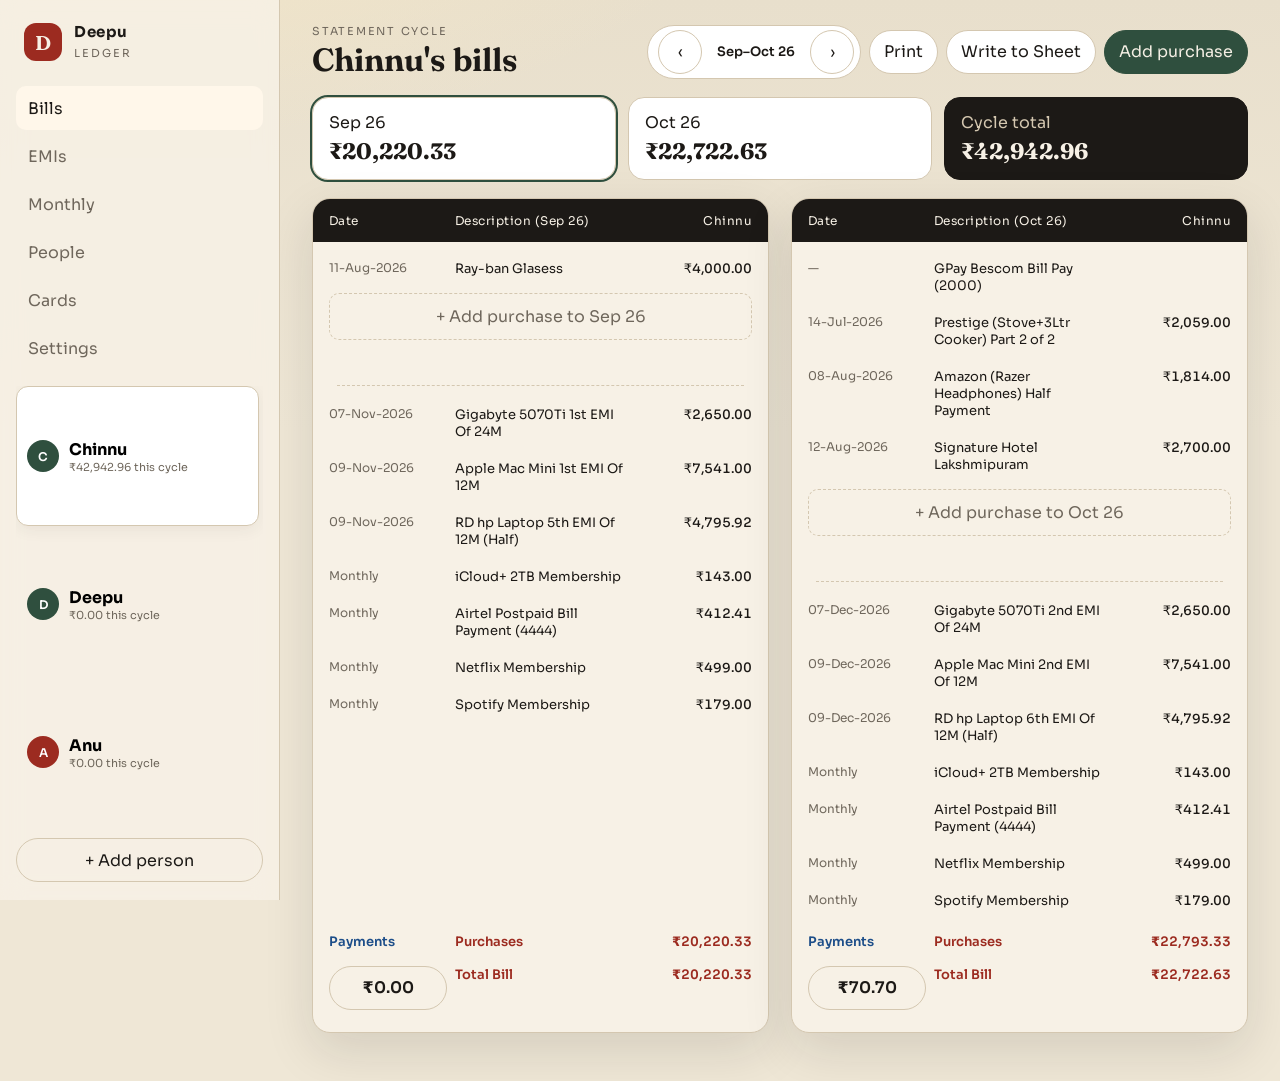
==== gas/Index.html @ e9735111 "Publish Deepu Ledger as an installable family billing app. Co-authored-by: Cursor <cursoragent@curso" ====
<!DOCTYPE html>
<html lang="en">
<head>
  <meta charset="UTF-8" />
  <meta name="viewport" content="width=device-width, initial-scale=1, viewport-fit=cover" />
  <title>Deepu Ledger</title>
  <meta name="description" content="Family credit-card bills, EMIs and subscriptions — without rebuilding the sheet every month." />
  <meta name="theme-color" content="#9c2b20" />
  <meta name="mobile-web-app-capable" content="yes" />
  <meta name="apple-mobile-web-app-capable" content="yes" />
  <meta name="apple-mobile-web-app-status-bar-style" content="black-translucent" />
  <meta name="apple-mobile-web-app-title" content="Deepu" />
  <link rel="manifest" href="manifest.webmanifest" />
  <link rel="apple-touch-icon" href="assets/icon-180.png" />
  <link rel="icon" href="assets/icon-192.png" />
  <link rel="preconnect" href="https://fonts.googleapis.com" />
  <link rel="preconnect" href="https://fonts.gstatic.com" crossorigin />
  <link href="https://fonts.googleapis.com/css2?family=Fraunces:opsz,wght@9..144,500;9..144,650&family=Sora:wght@400;500;600&display=swap" rel="stylesheet" />
  <style>
:root {
  --paper: #efe7d6;
  --paper-2: #f7f1e6;
  --ink: #1c1916;
  --muted: #6f675c;
  --line: #d4c7b0;
  --crimson: #9c2b20;
  --cobalt: #1d4e89;
  --sage: #2f4f3e;
  --shadow: 0 18px 50px rgba(28, 25, 22, 0.12);
  --rail: clamp(220px, 22vw, 280px);
  --radius: 18px;
  --safe-top: env(safe-area-inset-top, 0px);
  --safe-right: env(safe-area-inset-right, 0px);
  --safe-bottom: env(safe-area-inset-bottom, 0px);
  --safe-left: env(safe-area-inset-left, 0px);
  --dock-h: 0px;
  --title: clamp(1.35rem, 1.1rem + 1.2vw, 2rem);
  --text: clamp(0.9rem, 0.84rem + 0.25vw, 1rem);
}

* { box-sizing: border-box; }
html { -webkit-text-size-adjust: 100%; }
html, body { margin: 0; min-height: 100%; min-height: 100dvh; }
body {
  font-family: "Sora", system-ui, -apple-system, sans-serif;
  font-size: var(--text);
  color: var(--ink);
  background:
    radial-gradient(1200px 500px at 10% -10%, #f4e7c8 0%, transparent 50%),
    linear-gradient(180deg, #e8dfcc 0%, var(--paper) 40%);
  overflow-x: hidden;
  touch-action: manipulation;
}

button, input, select, textarea { font: inherit; font-size: 16px; }
button { cursor: pointer; -webkit-tap-highlight-color: transparent; }
h1, h2, h3 { font-family: "Fraunces", Georgia, serif; font-weight: 650; margin: 0; }
h1 { font-size: var(--title); line-height: 1.15; }
p { margin: 0; }

.hidden, [hidden] { display: none !important; }

.install-bar {
  display: flex;
  flex-wrap: wrap;
  gap: 8px;
  align-items: center;
  justify-content: space-between;
  padding: 10px 14px;
  padding-left: calc(14px + var(--safe-left));
  padding-right: calc(14px + var(--safe-right));
  background: var(--ink);
  color: var(--paper-2);
  font-size: 13px;
  position: sticky;
  top: 0;
  z-index: 30;
}
.install-bar .install-actions { display: flex; gap: 8px; flex-wrap: wrap; }

.app {
  display: grid;
  grid-template-columns: var(--rail) minmax(0, 1fr);
  min-height: 100dvh;
}

.rail {
  position: sticky;
  top: 0;
  height: 100dvh;
  padding: calc(18px + var(--safe-top)) 16px 18px calc(16px + var(--safe-left));
  display: flex;
  flex-direction: column;
  gap: 16px;
  border-right: 1px solid var(--line);
  background: rgba(247, 241, 230, 0.84);
  backdrop-filter: blur(12px);
}

.brand { display: flex; gap: 12px; align-items: center; padding: 4px 8px 8px; }
.brand .mark {
  width: 38px; height: 38px; border-radius: 12px;
  background: var(--crimson); color: var(--paper-2);
  display: grid; place-items: center;
  font-family: "Fraunces", serif; font-weight: 650; font-size: 20px;
}
.brand strong { display: block; font-size: 15px; letter-spacing: 0.04em; }
.brand em { font-style: normal; color: var(--muted); font-size: 11px; letter-spacing: 0.18em; text-transform: uppercase; }

.nav { display: grid; gap: 4px; }
.nav-btn {
  text-align: left;
  border: 0;
  background: transparent;
  padding: 10px 12px;
  min-height: 44px;
  border-radius: 10px;
  color: var(--muted);
}
.rail .nav-btn.active, .rail .nav-btn:hover { background: #fff7ea; color: var(--ink); }

.people-rail {
  display: grid;
  gap: 8px;
  overflow: auto;
  flex: 1;
  padding-right: 4px;
  min-height: 0;
}
.person-chip {
  display: flex; align-items: center; gap: 10px;
  border: 1px solid transparent;
  background: transparent;
  padding: 8px 10px;
  min-height: 48px;
  border-radius: 12px;
  text-align: left;
}
.person-chip.active { background: #fff; border-color: var(--line); box-shadow: 0 4px 16px rgba(28,25,22,.06); }
.avatar {
  width: 32px; height: 32px; border-radius: 50%;
  display: grid; place-items: center;
  color: #fff; font-size: 12px; font-weight: 600; flex-shrink: 0;
}
.person-chip small { display: block; color: var(--muted); font-size: 11px; }

.main {
  padding: calc(24px + var(--safe-top)) clamp(14px, 3vw, 32px) calc(48px + var(--safe-bottom) + var(--dock-h));
  min-width: 0;
}
.topbar {
  display: flex; justify-content: space-between; align-items: flex-end; gap: 16px;
  margin-bottom: 18px;
}
.eyebrow {
  font-size: 11px; letter-spacing: 0.16em; text-transform: uppercase; color: var(--muted);
  margin-bottom: 4px;
}
.top-actions { display: flex; flex-wrap: wrap; gap: 8px; align-items: center; }
.cycle-nav {
  display: flex; align-items: center; gap: 8px;
  background: #fff; border: 1px solid var(--line); border-radius: 999px; padding: 4px 6px 4px 10px;
}
#cycle-label { font-size: 13px; font-weight: 600; min-width: 92px; text-align: center; }

.btn, .icon-btn {
  border: 1px solid var(--line);
  background: #fff;
  color: var(--ink);
  border-radius: 999px;
  padding: 10px 14px;
  min-height: 44px;
}
.icon-btn { width: 44px; height: 44px; padding: 0; border-radius: 50%; }
.btn.primary { background: var(--sage); color: #f4efe4; border-color: var(--sage); }
.btn.danger { background: var(--crimson); color: #fff; border-color: var(--crimson); }
.btn.ghost { background: transparent; }
.btn.full { width: 100%; }
.btn:hover { filter: brightness(1.05); }

.bills-pair {
  display: grid;
  grid-template-columns: 1fr 1fr;
  gap: clamp(12px, 2vw, 22px);
}
.statement {
  background: var(--paper-2);
  border: 1px solid var(--line);
  border-radius: var(--radius);
  box-shadow: var(--shadow);
  overflow: hidden;
  min-height: min(640px, 70dvh);
  display: flex;
  flex-direction: column;
}
.statement-head,
.row,
.sum-row {
  display: grid;
  grid-template-columns: minmax(72px, 118px) minmax(0, 1fr) minmax(72px, 120px);
  gap: 8px;
  align-items: start;
}
.statement-head {
  padding: 14px 16px;
  background: #1c1916;
  color: #f7f1e6;
  font-size: 12px;
  letter-spacing: 0.04em;
}
.statement-head span:last-child { text-align: right; }
.statement-body { padding: 8px 8px 0; flex: 1; }
.row {
  padding: 10px 8px;
  border-radius: 10px;
  font-size: 13px;
}
.row:hover, .row:active { background: rgba(156, 43, 32, 0.05); }
.row .amt { text-align: right; font-variant-numeric: tabular-nums; font-weight: 500; }
.row .date { color: var(--muted); font-size: 12px; word-break: break-word; }
.row span:nth-child(2) { overflow-wrap: anywhere; }
.row.blank { min-height: 28px; }
.row.pending .amt { color: var(--muted); }

.statement-gap { height: 28px; border-bottom: 1px dashed var(--line); margin: 6px 16px 10px; }

.statement-foot { padding: 6px 8px 14px; }
.sum-row { padding: 8px; font-size: 13px; font-weight: 600; }
.sum-row .crimson { color: var(--crimson); }
.sum-row .cobalt { color: var(--cobalt); }
.sum-row .right { text-align: right; font-variant-numeric: tabular-nums; }

.add-inline {
  margin: 6px 8px 12px;
  border: 1px dashed var(--line);
  background: transparent;
  color: var(--muted);
  width: calc(100% - 16px);
  border-radius: 10px;
  padding: 12px;
  min-height: 44px;
}

.due-strip {
  display: grid;
  grid-template-columns: repeat(3, minmax(0, 1fr));
  gap: 12px;
  margin-bottom: 18px;
}
.due-card {
  background: #fff;
  border: 1px solid var(--line);
  border-radius: 16px;
  padding: 14px 16px;
  min-width: 0;
}
.due-card b { font-family: "Fraunces", serif; font-size: clamp(1.1rem, 0.9rem + 1vw, 1.4rem); display: block; margin-top: 4px; overflow-wrap: anywhere; }
.due-card.total { background: var(--ink); color: var(--paper-2); border-color: var(--ink); }
.due-card.total span { color: #d4c7b0; }
.due-card[data-pane] { cursor: pointer; }
.due-card.active { outline: 2px solid var(--sage); }

.table-wrap, .card-list { background: #fff; border: 1px solid var(--line); border-radius: 16px; overflow: auto; }
table { width: 100%; border-collapse: collapse; min-width: 520px; }
th, td { padding: 12px 14px; text-align: left; border-bottom: 1px solid var(--line); font-size: 13px; }
th { color: var(--muted); font-size: 11px; letter-spacing: 0.08em; text-transform: uppercase; background: #fbf6ec; }
td.num, th.num { text-align: right; font-variant-numeric: tabular-nums; }
.table-actions { display: flex; gap: 6px; justify-content: flex-end; flex-wrap: wrap; }

.form-grid { display: grid; grid-template-columns: 1fr 1fr; gap: 12px; }
.form-grid .full { grid-column: 1 / -1; }
label { display: grid; gap: 6px; font-size: 12px; color: var(--muted); }
input, select, textarea {
  border: 1px solid var(--line);
  background: #fff;
  border-radius: 12px;
  padding: 12px;
  color: var(--ink);
  width: 100%;
  max-width: 100%;
}
textarea { min-height: 90px; resize: vertical; }

.modal {
  position: fixed; inset: 0; background: rgba(28,25,22,.38);
  display: grid; place-items: center; padding: 20px; z-index: 20;
  padding-left: calc(20px + var(--safe-left));
  padding-right: calc(20px + var(--safe-right));
}
.modal-card {
  width: min(560px, 100%);
  background: var(--paper-2);
  border-radius: 20px;
  padding: 22px;
  box-shadow: var(--shadow);
  max-height: 90dvh;
  overflow: auto;
}
.modal-card h2 { margin-bottom: 14px; }
.modal-actions { display: flex; justify-content: flex-end; gap: 8px; margin-top: 16px; flex-wrap: wrap; }

.lock {
  position: fixed; inset: 0; display: grid; place-items: center;
  background: var(--paper); z-index: 40;
  padding: calc(20px + var(--safe-top)) 16px calc(20px + var(--safe-bottom));
}
.lock-card { width: min(380px, 92vw); background: #fff; padding: 28px; border-radius: 20px; border: 1px solid var(--line); }
.lock-card h1 { margin: 8px 0 6px; }
.lock-card input { width: 100%; margin: 16px 0 10px; }

.muted { color: var(--muted); }
.error { color: var(--crimson); font-size: 13px; }
.hint { font-size: 13px; color: var(--muted); line-height: 1.5; margin: 8px 0 16px; }
.toolbar { display: flex; justify-content: space-between; gap: 12px; align-items: center; margin-bottom: 14px; }

.settings-block {
  background: #fff; border: 1px solid var(--line); border-radius: 16px;
  padding: 18px; margin-bottom: 14px;
}
code { background: #efe7d6; padding: 1px 6px; border-radius: 6px; font-size: 12px; }

.empty { padding: 40px 16px; text-align: center; color: var(--muted); }

body:not([data-view="bills"]) .cycle-nav,
body:not([data-view="bills"]) #btn-export,
body:not([data-view="bills"]) #btn-print,
body:not([data-view="bills"]) #btn-add-item { display: none; }

.dock { display: none; }
.toast {
  position: fixed;
  right: calc(16px + var(--safe-right));
  bottom: calc(16px + var(--safe-bottom) + var(--dock-h));
  background: #1c1916;
  color: #f7f1e6;
  padding: 10px 14px;
  border-radius: 12px;
  z-index: 50;
  font-size: 13px;
  max-width: min(280px, calc(100vw - 32px));
}

.ios-tip { background: #fff7ea; border: 1px dashed var(--line); border-radius: 12px; padding: 12px; font-size: 13px; line-height: 1.45; }

/* Tablet */
@media (max-width: 1100px) {
  .due-strip { grid-template-columns: repeat(auto-fit, minmax(140px, 1fr)); }
}

/* Phone + small tablet: app chrome */
@media (max-width: 979px) {
  :root { --dock-h: 64px; }
  .app { grid-template-columns: 1fr; }
  .rail {
    position: sticky;
    top: 0;
    z-index: 12;
    height: auto;
    max-height: none;
    flex-direction: column;
    gap: 10px;
    border-right: 0;
    border-bottom: 1px solid var(--line);
    padding: calc(10px + var(--safe-top)) 12px 10px;
  }
  .brand { display: none; }
  .rail .nav, .rail .btn.ghost.full { display: none; }
  .people-rail {
    display: flex;
    overflow-x: auto;
    gap: 8px;
    padding: 0 2px 4px;
    scroll-snap-type: x mandatory;
    -webkit-overflow-scrolling: touch;
  }
  .person-chip {
    flex: 0 0 auto;
    scroll-snap-align: start;
    background: rgba(255,255,255,.55);
    border-color: var(--line);
  }
  .topbar { flex-direction: column; align-items: stretch; }
  .top-actions { width: 100%; }
  .cycle-nav { flex: 1; justify-content: space-between; }
  #btn-print { display: none; }
  body[data-view="bills"] #btn-add-item {
    position: fixed;
    right: calc(16px + var(--safe-right));
    bottom: calc(18px + var(--safe-bottom) + var(--dock-h));
    z-index: 15;
    box-shadow: var(--shadow);
  }
  .toolbar { flex-direction: column; align-items: stretch; }
  .toolbar .btn { width: 100%; }
  .form-grid { grid-template-columns: 1fr; }
  .form-grid .full { grid-column: auto; }
  .dock {
    display: grid;
    grid-template-columns: repeat(5, 1fr);
    position: fixed;
    left: 0;
    right: 0;
    bottom: 0;
    z-index: 16;
    background: rgba(247, 241, 230, 0.96);
    border-top: 1px solid var(--line);
    padding: 4px 6px calc(4px + var(--safe-bottom));
    backdrop-filter: blur(14px);
  }
  .dock .nav-btn {
    display: flex;
    flex-direction: column;
    align-items: center;
    justify-content: center;
    gap: 2px;
    text-align: center;
    font-size: 10px;
    letter-spacing: 0.02em;
    padding: 6px 2px;
    min-height: 52px;
    border-radius: 12px;
  }
  .dock .nav-btn.active { color: var(--ink); background: #fff; }
  .dock svg { width: 20px; height: 20px; }
  .modal {
    place-items: end center;
    padding: 0;
  }
  .modal-card {
    width: 100%;
    max-width: none;
    border-radius: 20px 20px 0 0;
    max-height: 92dvh;
    padding-bottom: calc(18px + var(--safe-bottom));
  }
  .people-row {
    grid-template-columns: 40px 1fr !important;
    gap: 10px;
  }
  .people-row .table-actions { grid-column: 1 / -1; justify-content: flex-start; }
  body:not([data-view="bills"]) #btn-add-item { display: none; }
}

/* Single-month bill on narrow phones */
@media (max-width: 699px) {
  .bills-pair { grid-template-columns: 1fr; }
  body[data-bill-pane="0"] .statement:nth-child(2) { display: none; }
  body[data-bill-pane="1"] .statement:nth-child(1) { display: none; }
  .statement { min-height: 0; }
  .table-wrap table,
  .table-wrap thead,
  .table-wrap tbody,
  .table-wrap th,
  .table-wrap td,
  .table-wrap tr { display: block; }
  .table-wrap table { min-width: 0; }
  .table-wrap thead { display: none; }
  .table-wrap tr {
    padding: 12px 14px 8px;
    border-bottom: 1px solid var(--line);
  }
  .table-wrap td {
    border: 0;
    padding: 4px 0;
    text-align: left;
  }
  .table-wrap td::before {
    content: attr(data-label);
    display: block;
    color: var(--muted);
    font-size: 10px;
    letter-spacing: 0.08em;
    text-transform: uppercase;
    margin-bottom: 2px;
  }
  .table-wrap td.num { text-align: left; }
  .table-wrap .table-actions { justify-content: flex-start; margin-top: 8px; }
  .table-wrap td.actions::before { display: none; }
}

@media (max-width: 520px) {
  .statement-head, .row, .sum-row {
    grid-template-columns: 64px minmax(0, 1fr) 86px;
    gap: 4px;
    font-size: 12px;
  }
  .due-card { padding: 12px; }
}

@media (max-width: 380px) {
  .row {
    grid-template-columns: minmax(0, 1fr) auto;
    grid-template-areas: "date amt" "desc amt";
  }
  .row .date { grid-area: date; }
  .row span:nth-child(2) { grid-area: desc; }
  .row .amt { grid-area: amt; align-self: center; }
  .statement-head, .sum-row { grid-template-columns: 1fr 1fr auto; }
}

@media (min-width: 980px) {
  .install-bar { padding-left: calc(var(--rail) + 14px); }
}

@media print {
  body { background: #fff; }
  .rail, .topbar, .add-inline, .due-strip, .nav, .btn, .icon-btn, .dock, .install-bar { display: none !important; }
  .app { display: block; }
  .main { padding: 0; }
  .bills-pair { display: grid !important; grid-template-columns: 1fr 1fr; gap: 12px; }
  .statement { display: flex !important; box-shadow: none; min-height: 0; break-inside: avoid; }
}

</style>
</head>
<body data-view="bills" data-bill-pane="0">
  <div id="install-bar" class="install-bar hidden" hidden>
    <span id="install-copy">Install Deepu Ledger on this phone for the full-screen app.</span>
    <div class="install-actions">
      <button id="btn-install" class="btn primary" type="button">Install</button>
      <button id="btn-install-dismiss" class="btn ghost" type="button">Not now</button>
    </div>
  </div>

  <div id="lock-screen" class="lock hidden" hidden aria-hidden="true">
    <div class="lock-card">
      <p class="eyebrow">Deepu Ledger</p>
      <h1>Enter PIN</h1>
      <p class="muted">This ledger is locked. Ask Deepu for the PIN.</p>
      <input id="pin-input" type="password" inputmode="numeric" maxlength="8" autocomplete="off" />
      <button id="pin-unlock" class="btn primary" type="button">Unlock</button>
      <p id="pin-error" class="error hidden"></p>
    </div>
  </div>

  <div id="app" class="app">
    <aside class="rail">
      <div class="brand">
        <span class="mark">D</span>
        <div>
          <strong>Deepu</strong>
          <em>Ledger</em>
        </div>
      </div>

      <nav class="nav">
        <button data-view="bills" class="nav-btn active" type="button">Bills</button>
        <button data-view="emis" class="nav-btn" type="button">EMIs</button>
        <button data-view="subs" class="nav-btn" type="button">Monthly</button>
        <button data-view="people" class="nav-btn" type="button">People</button>
        <button data-view="cards" class="nav-btn" type="button">Cards</button>
        <button data-view="settings" class="nav-btn" type="button">Settings</button>
      </nav>

      <div class="people-rail" id="people-rail"></div>

      <button id="btn-add-person" class="btn ghost full" type="button">+ Add person</button>
    </aside>

    <main class="main">
      <header class="topbar">
        <div>
          <p class="eyebrow" id="top-eyebrow">Statement</p>
          <h1 id="top-title">Family bills</h1>
        </div>
        <div class="top-actions">
          <div class="cycle-nav">
            <button id="cycle-prev" class="icon-btn" type="button" aria-label="Previous cycle">‹</button>
            <span id="cycle-label">Sep–Oct 26</span>
            <button id="cycle-next" class="icon-btn" type="button" aria-label="Next cycle">›</button>
          </div>
          <button id="btn-print" class="btn" type="button">Print</button>
          <button id="btn-export" class="btn" type="button">Write to Sheet</button>
          <button id="btn-add-item" class="btn primary" type="button">Add purchase</button>
        </div>
      </header>

      <section id="view-bills" class="view"></section>
      <section id="view-emis" class="view hidden" hidden></section>
      <section id="view-subs" class="view hidden" hidden></section>
      <section id="view-people" class="view hidden" hidden></section>
      <section id="view-cards" class="view hidden" hidden></section>
      <section id="view-settings" class="view hidden" hidden></section>
    </main>
  </div>

  <nav class="dock" aria-label="Main">
    <button data-view="bills" class="nav-btn active" type="button">
      <svg viewBox="0 0 24 24" fill="none" stroke="currentColor" stroke-width="1.8"><path d="M6 4h12v16H6z"/><path d="M9 8h6M9 12h6M9 16h4"/></svg>
      Bills
    </button>
    <button data-view="emis" class="nav-btn" type="button">
      <svg viewBox="0 0 24 24" fill="none" stroke="currentColor" stroke-width="1.8"><circle cx="12" cy="12" r="8"/><path d="M12 8v4l3 2"/></svg>
      EMIs
    </button>
    <button data-view="subs" class="nav-btn" type="button">
      <svg viewBox="0 0 24 24" fill="none" stroke="currentColor" stroke-width="1.8"><path d="M4 7h16M4 12h16M4 17h10"/></svg>
      Monthly
    </button>
    <button data-view="people" class="nav-btn" type="button">
      <svg viewBox="0 0 24 24" fill="none" stroke="currentColor" stroke-width="1.8"><circle cx="9" cy="8" r="3"/><path d="M3 19c1-3 3.5-5 6-5s5 2 6 5"/><circle cx="17" cy="9" r="2"/><path d="M16 19c.4-1.8 1.6-3 3.2-3"/></svg>
      People
    </button>
    <button data-view="settings" class="nav-btn" type="button">
      <svg viewBox="0 0 24 24" fill="none" stroke="currentColor" stroke-width="1.8"><circle cx="12" cy="12" r="3"/><path d="M12 3v2M12 19v2M5 12H3M21 12h-2M6.2 6.2l1.4 1.4M16.4 16.4l1.4 1.4M17.8 6.2l-1.4 1.4M7.6 16.4l-1.4 1.4"/></svg>
      More
    </button>
  </nav>

  <div id="modal" class="modal hidden" hidden>
    <div class="modal-card" id="modal-card"></div>
  </div>

  <script>
/* Deepu Ledger — family credit-card bills, EMIs, and monthly charges */

const MONTHS = ["Jan","Feb","Mar","Apr","May","Jun","Jul","Aug","Sep","Oct","Nov","Dec"];
const PALETTE = ["#9c2b20","#2f4f3e","#1d4e89","#6b4c2a","#4a3d6b","#1e5c5c","#8b3a3a","#3d5a45"];
const LS_KEY = "deepu-ledger-v1";
const LS_PIN_OK = "deepu-ledger-unlocked";

const $ = (id) => document.getElementById(id);

function uid() {
  return crypto.randomUUID ? crypto.randomUUID() : "id-" + Date.now() + "-" + Math.random().toString(16).slice(2);
}

function initials(name) {
  return String(name || "?")
    .split(/\s+/).filter(Boolean).slice(0, 2).map((w) => w[0].toUpperCase()).join("");
}

function colorFor(name) {
  let h = 0;
  for (const ch of String(name)) h = (h * 31 + ch.charCodeAt(0)) % PALETTE.length;
  return PALETTE[h];
}

function formatINR(n) {
  if (n === "" || n == null || Number.isNaN(Number(n))) return "";
  return Number(n).toLocaleString("en-IN", { style: "currency", currency: "INR", minimumFractionDigits: 2 });
}

function ordinal(n) {
  const v = n % 100;
  if (v >= 11 && v <= 13) return n + "th";
  return n + ({ 1: "st", 2: "nd", 3: "rd" }[n % 10] || "th");
}

function parseMonth(s) {
  if (!s) return null;
  const [mon, yy] = String(s).trim().split(/\s+/);
  const m = MONTHS.indexOf(mon);
  if (m < 0) return null;
  const y = 2000 + parseInt(yy, 10);
  return { m, y, key: `${MONTHS[m]} ${String(y).slice(-2)}` };
}

function formatMonth(m, y) {
  return `${MONTHS[m]} ${String(y).slice(-2)}`;
}

function addMonthsObj(obj, n) {
  const d = new Date(obj.y, obj.m + n, 1);
  return { m: d.getMonth(), y: d.getFullYear(), key: formatMonth(d.getMonth(), d.getFullYear()) };
}

function monthDiff(a, b) {
  return (b.y - a.y) * 12 + (b.m - a.m);
}

function parseDate(s) {
  if (!s || s === "Monthly") return null;
  if (/^\d{4}-\d{2}-\d{2}$/.test(s)) return new Date(s + "T12:00:00");
  const m = String(s).trim().match(/^(\d{1,2})-([A-Za-z]{3})-(\d{4})$/);
  if (m) {
    const mi = MONTHS.findIndex((x) => x.toLowerCase() === m[2].toLowerCase());
    if (mi >= 0) return new Date(+m[3], mi, +m[1], 12);
  }
  const d = new Date(s);
  return Number.isNaN(d.getTime()) ? null : d;
}

function formatDate(s) {
  if (!s) return "";
  if (s === "Monthly") return "Monthly";
  const d = parseDate(s);
  if (!d) return s;
  return `${String(d.getDate()).padStart(2, "0")}-${MONTHS[d.getMonth()]}-${d.getFullYear()}`;
}

function toISODate(s) {
  const d = parseDate(s) || new Date();
  return `${d.getFullYear()}-${String(d.getMonth() + 1).padStart(2, "0")}-${String(d.getDate()).padStart(2, "0")}`;
}

function addCalendarMonths(dateStr, n) {
  const d = parseDate(dateStr);
  if (!d) return dateStr;
  const day = d.getDate();
  const nd = new Date(d.getFullYear(), d.getMonth() + n, 1);
  const last = new Date(nd.getFullYear(), nd.getMonth() + 1, 0).getDate();
  nd.setDate(Math.min(day, last));
  return formatDate(nd);
}

function cycleLabel(left) {
  const a = parseMonth(left);
  const b = addMonthsObj(a, 1);
  return `${MONTHS[a.m]}–${MONTHS[b.m]} ${String(b.y).slice(-2)}`;
}

function emptyData() {
  return {
    people: [],
    cards: [
      { id: uid(), name: "Card ICICI", closingDay: 22 },
      { id: uid(), name: "Card Amex", closingDay: 25 },
      { id: uid(), name: "Deepu SBI Card", closingDay: 22 },
    ],
    purchases: [],
    emis: [],
    subscriptions: [],
    payments: [],
    meta: { pin: "", gasUrl: "", defaultCardId: "" },
  };
}

function demoData() {
  const chinnu = { id: "p-chinnu", name: "Chinnu" };
  return {
    people: [chinnu, { id: "p-deepu", name: "Deepu" }, { id: "p-anu", name: "Anu" }],
    cards: [
      { id: "c-icici", name: "Card ICICI", closingDay: 22 },
      { id: "c-amex", name: "Card Amex", closingDay: 25 },
      { id: "c-sbi", name: "Deepu SBI Card", closingDay: 22 },
    ],
    purchases: [
      { id: uid(), date: "11-Aug-2026", description: "Ray-ban Glasess", amount: 4000, personId: chinnu.id, billMonth: "Sep 26", cardId: "c-icici" },
      { id: uid(), date: "", description: "GPay Bescom Bill Pay (2000)", amount: "", personId: chinnu.id, billMonth: "Oct 26", cardId: "c-icici" },
      { id: uid(), date: "14-Jul-2026", description: "Prestige (Stove+3Ltr Cooker) Part 2 of 2", amount: 2059, personId: chinnu.id, billMonth: "Oct 26", cardId: "c-icici" },
      { id: uid(), date: "08-Aug-2026", description: "Amazon (Razer Headphones) Half Payment", amount: 1814, personId: chinnu.id, billMonth: "Oct 26", cardId: "c-icici" },
      { id: uid(), date: "12-Aug-2026", description: "Signature Hotel Lakshmipuram", amount: 2700, personId: chinnu.id, billMonth: "Oct 26", cardId: "c-icici" },
    ],
    emis: [
      { id: uid(), title: "Gigabyte 5070Ti", personId: chinnu.id, amount: 2650, startBillMonth: "Sep 26", startDate: "07-Nov-2026", startN: 1, totalMonths: 24, note: "", cardId: "c-icici" },
      { id: uid(), title: "Apple Mac Mini", personId: chinnu.id, amount: 7541, startBillMonth: "Sep 26", startDate: "09-Nov-2026", startN: 1, totalMonths: 12, note: "", cardId: "c-icici" },
      { id: uid(), title: "RD hp Laptop", personId: chinnu.id, amount: 4795.92, startBillMonth: "Sep 26", startDate: "09-Nov-2026", startN: 5, totalMonths: 12, note: "Half", cardId: "c-icici" },
    ],
    subscriptions: [
      { id: uid(), title: "iCloud+ 2TB Membership", personId: chinnu.id, amount: 143, active: true },
      { id: uid(), title: "Airtel Postpaid Bill Payment (4444)", personId: chinnu.id, amount: 412.41, active: true },
      { id: uid(), title: "Netflix Membership", personId: chinnu.id, amount: 499, active: true },
      { id: uid(), title: "Spotify Membership", personId: chinnu.id, amount: 179, active: true },
    ],
    payments: [
      { id: uid(), personId: chinnu.id, billMonth: "Sep 26", amount: 0 },
      { id: uid(), personId: chinnu.id, billMonth: "Oct 26", amount: 70.7 },
    ],
    meta: { pin: "", gasUrl: "", defaultCardId: "c-icici" },
  };
}

/* ---------------- persistence ---------------- */

function inGas() {
  return typeof google !== "undefined" && google.script && google.script.run;
}

function jsonp(url) {
  return new Promise((resolve, reject) => {
    const cb = "deepu_cb_" + Date.now() + "_" + Math.floor(Math.random() * 1e6);
    const script = document.createElement("script");
    const timer = setTimeout(() => {
      cleanup();
      reject(new Error("Google Sheet timed out"));
    }, 20000);
    function cleanup() {
      clearTimeout(timer);
      delete window[cb];
      script.remove();
    }
    window[cb] = (data) => { cleanup(); resolve(data); };
    script.onerror = () => { cleanup(); reject(new Error("Could not reach Google")); };
    script.src = url + (url.includes("?") ? "&" : "?") + "callback=" + cb;
    document.head.appendChild(script);
  });
}

function gasRun(fn, ...args) {
  return new Promise((resolve, reject) => {
    google.script.run.withSuccessHandler(resolve).withFailureHandler(reject)[fn](...args);
  });
}

const Store = {
  async load() {
    if (inGas()) {
      const remote = await gasRun("getAllData");
      if (remote && remote.people) return remote;
    }
    const gasUrl = (JSON.parse(localStorage.getItem(LS_KEY) || "null") || {}).meta?.gasUrl;
    if (gasUrl) {
      try {
        const res = await jsonp(gasUrl.replace(/\/$/, "") + "?action=load");
        if (res && res.ok && res.data && res.data.people) {
          const merged = res.data;
          merged.meta = merged.meta || {};
          merged.meta.gasUrl = gasUrl;
          return merged;
        }
      } catch (err) {
        console.warn(err);
      }
    }
    const local = localStorage.getItem(LS_KEY);
    return local ? JSON.parse(local) : demoData();
  },

  async save(data) {
    localStorage.setItem(LS_KEY, JSON.stringify(data));
    if (inGas()) {
      await gasRun("saveAllData", data);
      return { ok: true, where: "sheet" };
    }
    const gasUrl = data.meta?.gasUrl;
    if (!gasUrl) return { ok: true, where: "browser" };
    const payload = JSON.stringify(data);
    const size = 1400;
    const chunks = [];
    for (let i = 0; i < payload.length; i += size) chunks.push(payload.slice(i, i + size));
    const token = uid();
    const base = gasUrl.replace(/\/$/, "");
    await jsonp(`${base}?action=saveStart&token=${encodeURIComponent(token)}&n=${chunks.length}`);
    for (let i = 0; i < chunks.length; i++) {
      await jsonp(`${base}?action=saveChunk&token=${encodeURIComponent(token)}&i=${i}&c=${encodeURIComponent(chunks[i])}`);
    }
    const res = await jsonp(`${base}?action=saveCommit&token=${encodeURIComponent(token)}`);
    if (!res || !res.ok) throw new Error(res?.error || "Save to Sheet failed");
    return { ok: true, where: "sheet" };
  },

  async exportBills(personName, leftMonth, rightMonth) {
    if (inGas()) return gasRun("generateFormattedBills", personName, leftMonth, rightMonth);
    const gasUrl = state.data.meta?.gasUrl;
    if (!gasUrl) throw new Error("Connect Google Sheets in Settings first.");
    const url = `${gasUrl.replace(/\/$/, "")}?action=export&person=${encodeURIComponent(personName)}&left=${encodeURIComponent(leftMonth)}&right=${encodeURIComponent(rightMonth)}`;
    const res = await jsonp(url);
    if (!res || !res.ok) throw new Error(res?.error || "Export failed");
    return res.data;
  },
};

/* ---------------- state ---------------- */

const state = {
  data: emptyData(),
  view: "bills",
  personId: null,
  leftMonth: "Sep 26",
  billPane: 0,
  saving: false,
  deferredInstall: null,
};

function visibleBillMonth() {
  const right = addMonthsObj(parseMonth(state.leftMonth), 1).key;
  return state.billPane === 1 ? right : state.leftMonth;
}

function applyBillPane() {
  document.body.dataset.billPane = String(state.billPane);
  document.querySelectorAll(".due-card[data-pane]").forEach((card) => {
    card.classList.toggle("active", Number(card.dataset.pane) === state.billPane);
  });
}

function personById(id) {
  return state.data.people.find((p) => p.id === id);
}

function currentPerson() {
  return personById(state.personId) || state.data.people[0] || null;
}

function paymentFor(personId, month) {
  return state.data.payments.find((p) => p.personId === personId && p.billMonth === month);
}

function num(v) {
  if (v === "" || v == null) return 0;
  const n = Number(v);
  return Number.isNaN(n) ? 0 : n;
}

function emiLine(emi, monthKey) {
  const start = parseMonth(emi.startBillMonth);
  const target = parseMonth(monthKey);
  if (!start || !target) return null;
  const offset = monthDiff(start, target);
  const n = Number(emi.startN) + offset;
  if (n < 1 || n > Number(emi.totalMonths)) return null;
  const note = emi.note ? ` (${emi.note})` : "";
  return {
    date: addCalendarMonths(emi.startDate, offset),
    description: `${emi.title} ${ordinal(n)} EMI Of ${emi.totalMonths}M${note}`,
    amount: Number(emi.amount),
    kind: "emi",
    emiId: emi.id,
  };
}

function buildBill(personId, monthKey) {
  const purchases = state.data.purchases
    .filter((x) => x.personId === personId && x.billMonth === monthKey)
    .map((x) => ({
      id: x.id,
      date: x.date || "",
      description: x.description,
      amount: x.amount === "" || x.amount == null ? "" : Number(x.amount),
      kind: "purchase",
    }));
  const emis = state.data.emis
    .filter((x) => x.personId === personId)
    .map((e) => emiLine(e, monthKey))
    .filter(Boolean);
  const subs = state.data.subscriptions
    .filter((x) => x.personId === personId && x.active !== false)
    .map((s) => ({
      id: s.id,
      date: "Monthly",
      description: s.title,
      amount: Number(s.amount),
      kind: "sub",
    }));
  const lines = [...purchases, ...emis, ...subs];
  const purchTotal = lines.reduce((s, r) => s + num(r.amount), 0);
  const pay = num(paymentFor(personId, monthKey)?.amount);
  return {
    monthKey,
    purchases,
    recurring: [...emis, ...subs],
    purchTotal,
    payment: pay,
    total: purchTotal - pay,
  };
}

async function persist(flash) {
  try {
    state.saving = true;
    const res = await Store.save(state.data);
    if (flash) toast(flash);
    return res;
  } catch (err) {
    toast(err.message || "Could not save", true);
    return null;
  } finally {
    state.saving = false;
  }
}

function toast(msg, isErr) {
  let el = document.querySelector(".toast");
  if (!el) {
    el = document.createElement("div");
    el.className = "toast";
    document.body.appendChild(el);
  }
  el.style.background = isErr ? "#9c2b20" : "#1c1916";
  el.textContent = msg;
  el.hidden = false;
  clearTimeout(el._t);
  el._t = setTimeout(() => { el.hidden = true; }, 2800);
}

/* ---------------- render ---------------- */

function render() {
  const person = currentPerson();
  document.body.dataset.view = state.view;
  document.body.dataset.billPane = String(state.billPane);
  $("cycle-label").textContent = cycleLabel(state.leftMonth);
  $("top-eyebrow").textContent = state.view === "bills" ? "Statement cycle" : "Deepu Ledger";
  $("top-title").textContent = state.view === "bills"
    ? (person ? `${person.name}'s bills` : "Add a person to start")
    : ({ emis: "EMI schedules", subs: "Monthly charges", people: "People", cards: "Credit cards", settings: "More" }[state.view] || "Deepu Ledger");

  document.querySelectorAll(".nav-btn").forEach((b) => b.classList.toggle("active", b.dataset.view === state.view));
  ["bills","emis","subs","people","cards","settings"].forEach((v) => {
    const el = $(`view-${v}`);
    const off = state.view !== v;
    el.classList.toggle("hidden", off);
    el.hidden = off;
  });

  renderPeopleRail();
  if (state.view === "bills") renderBills();
  if (state.view === "emis") renderEmis();
  if (state.view === "subs") renderSubs();
  if (state.view === "people") renderPeople();
  if (state.view === "cards") renderCards();
  if (state.view === "settings") renderSettings();
}

function renderPeopleRail() {
  const el = $("people-rail");
  if (!state.data.people.length) {
    el.innerHTML = `<p class="muted" style="padding:8px">No people yet.</p>`;
    return;
  }
  const left = state.leftMonth;
  const right = addMonthsObj(parseMonth(left), 1).key;
  el.innerHTML = state.data.people.map((p) => {
    const due = buildBill(p.id, left).total + buildBill(p.id, right).total;
    return `<button class="person-chip ${p.id === state.personId ? "active" : ""}" data-person="${p.id}" type="button">
      <span class="avatar" style="background:${colorFor(p.name)}">${esc(initials(p.name))}</span>
      <span><b>${esc(p.name)}</b><small>${formatINR(due)} this cycle</small></span>
    </button>`;
  }).join("");
  el.querySelectorAll("[data-person]").forEach((b) => {
    b.onclick = () => { state.personId = b.dataset.person; state.view = "bills"; render(); };
  });
}

function esc(s) {
  return String(s ?? "").replace(/[&<>"']/g, (c) => ({ "&":"&amp;","<":"&lt;",">":"&gt;","\"":"&quot;","'":"&#39;" }[c]));
}

function bindBillSwipe(root) {
  const pair = root.querySelector(".bills-pair");
  if (!pair) return;
  let startX = null;
  pair.addEventListener("touchstart", (e) => {
    startX = e.changedTouches[0].clientX;
  }, { passive: true });
  pair.addEventListener("touchend", (e) => {
    if (startX == null) return;
    const dx = e.changedTouches[0].clientX - startX;
    startX = null;
    if (Math.abs(dx) < 48) return;
    state.billPane = dx < 0 ? 1 : 0;
    applyBillPane();
  }, { passive: true });
}

function renderStatement(person, monthKey) {
  const bill = buildBill(person.id, monthKey);
  const purchRows = bill.purchases.map((r) => rowHtml(r, monthKey)).join("")
    || `<div class="row blank"><span></span><span class="muted">No one-off purchases</span><span></span></div>`;
  const recRows = bill.recurring.map((r) => rowHtml(r, monthKey)).join("");
  return `<article class="statement" data-month="${esc(monthKey)}">
    <div class="statement-head">
      <span>Date</span>
      <span>Description (${esc(monthKey)})</span>
      <span>${esc(person.name)}</span>
    </div>
    <div class="statement-body">
      ${purchRows}
      <button class="add-inline" data-add="purchase" data-month="${esc(monthKey)}" type="button">+ Add purchase to ${esc(monthKey)}</button>
      <div class="statement-gap"></div>
      ${recRows}
    </div>
    <div class="statement-foot">
      <div class="sum-row">
        <span class="cobalt">Payments</span>
        <span class="crimson">Purchases</span>
        <span class="right crimson">${formatINR(bill.purchTotal)}</span>
      </div>
      <div class="sum-row">
        <button class="btn ghost" data-pay="${esc(monthKey)}" type="button" style="padding:4px 8px">${formatINR(bill.payment)}</button>
        <span class="crimson">Total Bill</span>
        <span class="right crimson">${formatINR(bill.total)}</span>
      </div>
    </div>
  </article>`;
}

function rowHtml(r, monthKey) {
  const amt = r.amount === "" || r.amount == null ? "" : formatINR(r.amount);
  const pending = r.amount === "" || r.amount == null;
  const canEdit = r.kind === "purchase";
  return `<div class="row ${pending ? "pending" : ""}" ${canEdit ? `data-edit="${r.id}"` : ""} data-month="${esc(monthKey)}">
    <span class="date">${esc(formatDate(r.date) || "—")}</span>
    <span>${esc(r.description)}</span>
    <span class="amt">${esc(amt)}</span>
  </div>`;
}

function renderBills() {
  const root = $("view-bills");
  const person = currentPerson();
  if (!person) {
    root.innerHTML = `<div class="empty">Add Chinnu, Deepu, or anyone else you bill each month.</div>`;
    return;
  }
  const left = state.leftMonth;
  const right = addMonthsObj(parseMonth(left), 1).key;
  const a = buildBill(person.id, left);
  const b = buildBill(person.id, right);
  root.innerHTML = `
    <div class="due-strip">
      <div class="due-card ${state.billPane === 0 ? "active" : ""}" data-pane="0"><span>${left}</span><b>${formatINR(a.total)}</b></div>
      <div class="due-card ${state.billPane === 1 ? "active" : ""}" data-pane="1"><span>${right}</span><b>${formatINR(b.total)}</b></div>
      <div class="due-card total"><span>Cycle total</span><b>${formatINR(a.total + b.total)}</b></div>
    </div>
    <div class="bills-pair">
      ${renderStatement(person, left)}
      ${renderStatement(person, right)}
    </div>`;
  applyBillPane();
  root.querySelectorAll(".due-card[data-pane]").forEach((card) => {
    card.onclick = () => {
      state.billPane = Number(card.dataset.pane);
      applyBillPane();
    };
  });
  bindBillSwipe(root);
  root.querySelectorAll("[data-add]").forEach((btn) => {
    btn.onclick = () => openPurchaseModal({ billMonth: btn.dataset.month, personId: person.id });
  });
  root.querySelectorAll("[data-edit]").forEach((row) => {
    row.onclick = () => {
      const item = state.data.purchases.find((p) => p.id === row.dataset.edit);
      if (item) openPurchaseModal(item);
    };
  });
  root.querySelectorAll("[data-pay]").forEach((btn) => {
    btn.onclick = () => openPaymentModal(person.id, btn.dataset.pay);
  });
}

function renderEmis() {
  const root = $("view-emis");
  root.innerHTML = `
    <div class="toolbar">
      <p class="hint">Add an EMI once. Every later month increments 1st → 2nd → 3rd automatically, then stops.</p>
      <button class="btn primary" id="emi-new" type="button">Add EMI</button>
    </div>
    <div class="table-wrap">${tableOrEmpty(state.data.emis, emiTable)}</div>`;
  $("emi-new").onclick = () => openEmiModal();
  bindRowButtons(root);
}

function emiTable() {
  return `<table><thead><tr><th>Item</th><th>Person</th><th class="num">EMI</th><th>Starts</th><th>Progress</th><th></th></tr></thead><tbody>
    ${state.data.emis.map((e) => {
      const p = personById(e.personId);
      return `<tr>
        <td data-label="Item"><b>${esc(e.title)}</b>${e.note ? ` <span class="muted">(${esc(e.note)})</span>` : ""}</td>
        <td data-label="Person">${esc(p?.name || "")}</td>
        <td class="num" data-label="EMI">${formatINR(e.amount)}</td>
        <td data-label="Starts">${esc(e.startBillMonth)} · ${esc(ordinal(e.startN))} of ${esc(e.totalMonths)}</td>
        <td class="muted" data-label="Date">${esc(formatDate(e.startDate))}</td>
        <td class="table-actions actions">
          <button class="btn" data-edit-emi="${e.id}" type="button">Edit</button>
          <button class="btn" data-del-emi="${e.id}" type="button">Delete</button>
        </td>
      </tr>`;
    }).join("")}
  </tbody></table>`;
}

function renderSubs() {
  const root = $("view-subs");
  root.innerHTML = `
    <div class="toolbar">
      <p class="hint">These appear as <b>Monthly</b> on every person's bill until you turn them off.</p>
      <button class="btn primary" id="sub-new" type="button">Add monthly</button>
    </div>
    <div class="table-wrap">${tableOrEmpty(state.data.subscriptions, subTable)}</div>`;
  $("sub-new").onclick = () => openSubModal();
  bindRowButtons(root);
}

function subTable() {
  return `<table><thead><tr><th>Charge</th><th>Person</th><th class="num">Amount</th><th>Status</th><th></th></tr></thead><tbody>
    ${state.data.subscriptions.map((s) => `<tr>
      <td data-label="Charge">${esc(s.title)}</td>
      <td data-label="Person">${esc(personById(s.personId)?.name || "")}</td>
      <td class="num" data-label="Amount">${formatINR(s.amount)}</td>
      <td data-label="Status">${s.active === false ? "Paused" : "Active"}</td>
      <td class="table-actions actions">
        <button class="btn" data-edit-sub="${s.id}" type="button">Edit</button>
        <button class="btn" data-del-sub="${s.id}" type="button">Delete</button>
      </td>
    </tr>`).join("")}
  </tbody></table>`;
}

function renderPeople() {
  const root = $("view-people");
  root.innerHTML = `
    <div class="toolbar">
      <p class="hint">Each person gets their own two-month bill, the same way you keep Chinnu / Deepu sheets today.</p>
      <button class="btn primary" id="people-new" type="button">Add person</button>
    </div>
    <div class="card-list">
      ${state.data.people.map((p) => `<div class="row people-row" style="grid-template-columns:40px 1fr auto;border-bottom:1px solid var(--line)">
        <span class="avatar" style="background:${colorFor(p.name)}">${esc(initials(p.name))}</span>
        <b>${esc(p.name)}</b>
        <span class="table-actions">
          <button class="btn" data-edit-person="${p.id}" type="button">Rename</button>
          <button class="btn" data-del-person="${p.id}" type="button">Remove</button>
        </span>
      </div>`).join("") || `<div class="empty">No people yet.</div>`}
    </div>`;
  $("people-new").onclick = () => openPersonModal();
  bindRowButtons(root);
}

function renderCards() {
  const root = $("view-cards");
  root.innerHTML = `
    <div class="toolbar">
      <p class="hint">Closing day is only a hint when you log a purchase. You can still drop an August swipe onto the October bill.</p>
      <button class="btn primary" id="card-new" type="button">Add card</button>
    </div>
    <div class="table-wrap">${tableOrEmpty(state.data.cards, () => `<table><thead><tr><th>Card</th><th>Closing day</th><th></th></tr></thead><tbody>
      ${state.data.cards.map((c) => `<tr>
        <td data-label="Card">${esc(c.name)}</td>
        <td data-label="Closing day">${esc(c.closingDay)}</td>
        <td class="table-actions actions">
          <button class="btn" data-edit-card="${c.id}" type="button">Edit</button>
          <button class="btn" data-del-card="${c.id}" type="button">Delete</button>
        </td>
      </tr>`).join("")}
    </tbody></table>`)}</div>`;
  $("card-new").onclick = () => openCardModal();
  bindRowButtons(root);
}

function renderSettings() {
  const m = state.data.meta;
  $("view-settings").innerHTML = `
    <div class="settings-block">
      <h3>Install on your phone</h3>
      <p class="hint">Same app as the computer. Add it to the home screen and it opens full-screen, even offline.</p>
      <p class="ios-tip" id="ios-install-tip" hidden></p>
      <div class="modal-actions" style="justify-content:flex-start;margin-top:8px">
        <button class="btn primary" id="btn-install-settings" type="button">Install app</button>
        <button class="btn" id="btn-open-cards" type="button">Credit cards</button>
      </div>
    </div>
    <div class="settings-block">
      <h3>Google Sheet</h3>
      <p class="hint">Paste the Apps Script web-app URL after you deploy <code>gas/Code.gs</code>. Bills then live in your Google account. Until then, everything is saved in this browser.</p>
      <label>Web app URL
        <input id="gas-url" value="${esc(m.gasUrl || "")}" placeholder="https://script.google.com/macros/s/…/exec" />
      </label>
      <div class="modal-actions" style="margin-top:12px">
        <button class="btn" id="btn-load-sheet" type="button">Load from Sheet</button>
        <button class="btn primary" id="btn-save-sheet" type="button">Save URL &amp; sync</button>
      </div>
      <p class="muted" id="sheet-status"></p>
    </div>
    <div class="settings-block">
      <h3>PIN lock</h3>
      <p class="hint">Optional. Anyone with the link will need this PIN. Leave blank for no lock.</p>
      <label>PIN <input id="pin-set" value="${esc(m.pin || "")}" inputmode="numeric" maxlength="8" /></label>
      <div class="modal-actions"><button class="btn primary" id="btn-save-pin" type="button">Save PIN</button></div>
    </div>
    <div class="settings-block">
      <h3>Demo &amp; reset</h3>
      <p class="hint">Load Chinnu's Sep–Oct 2026 bill (Ray-Ban, Prestige, EMIs, Netflix) to see the layout. Reset clears this browser copy only.</p>
      <div class="modal-actions" style="justify-content:flex-start">
        <button class="btn" id="btn-demo" type="button">Load Chinnu demo</button>
        <button class="btn danger" id="btn-reset" type="button">Reset ledger</button>
      </div>
    </div>`;
  $("btn-save-sheet").onclick = async () => {
    state.data.meta.gasUrl = $("gas-url").value.trim();
    $("sheet-status").textContent = "Saving…";
    try {
      const res = await persist();
      $("sheet-status").textContent = res?.where === "sheet" || state.data.meta.gasUrl
        ? "Saved. If the URL is valid, this ledger is now in your Sheet."
        : "Saved in this browser.";
      toast("Settings saved");
    } catch (err) {
      $("sheet-status").textContent = err.message;
    }
  };
  $("btn-load-sheet").onclick = async () => {
    state.data.meta.gasUrl = $("gas-url").value.trim();
    localStorage.setItem(LS_KEY, JSON.stringify(state.data));
    $("sheet-status").textContent = "Loading…";
    try {
      const data = await Store.load();
      state.data = data;
      state.personId = data.people[0]?.id || null;
      render();
      toast("Loaded from Sheet");
    } catch (err) {
      $("sheet-status").textContent = err.message;
    }
  };
  $("btn-save-pin").onclick = async () => {
    state.data.meta.pin = $("pin-set").value.trim();
    await persist("PIN saved");
  };
  $("btn-demo").onclick = async () => {
    if (!confirm("Replace current data with the Chinnu demo bill?")) return;
    const gasUrl = state.data.meta.gasUrl;
    state.data = demoData();
    state.data.meta.gasUrl = gasUrl || "";
    state.personId = "p-chinnu";
    state.leftMonth = "Sep 26";
    await persist("Demo loaded");
    state.view = "bills";
    render();
  };
  $("btn-reset").onclick = async () => {
    if (!confirm("Clear all people, bills, EMIs and payments in this browser?")) return;
    const gasUrl = state.data.meta.gasUrl;
    state.data = emptyData();
    state.data.meta.gasUrl = gasUrl || "";
    state.personId = null;
    await persist("Ledger cleared");
    render();
  };
  $("btn-open-cards").onclick = () => { state.view = "cards"; render(); };
  $("btn-install-settings").onclick = () => promptInstall(true);
  const tip = $("ios-install-tip");
  if (isIos() && !isStandalone()) {
    tip.hidden = false;
    tip.textContent = "iPhone / iPad: open this page in Safari, tap Share, then Add to Home Screen.";
  }
}

function tableOrEmpty(arr, fn) {
  return arr.length ? fn() : `<div class="empty">Nothing here yet.</div>`;
}

function bindRowButtons(root) {
  root.querySelectorAll("[data-edit-emi]").forEach((b) => b.onclick = () => openEmiModal(state.data.emis.find((x) => x.id === b.dataset.editEmi)));
  root.querySelectorAll("[data-del-emi]").forEach((b) => b.onclick = () => removeItem("emis", b.dataset.delEmi));
  root.querySelectorAll("[data-edit-sub]").forEach((b) => b.onclick = () => openSubModal(state.data.subscriptions.find((x) => x.id === b.dataset.editSub)));
  root.querySelectorAll("[data-del-sub]").forEach((b) => b.onclick = () => removeItem("subscriptions", b.dataset.delSub));
  root.querySelectorAll("[data-edit-person]").forEach((b) => b.onclick = () => openPersonModal(personById(b.dataset.editPerson)));
  root.querySelectorAll("[data-del-person]").forEach((b) => b.onclick = () => removePerson(b.dataset.delPerson));
  root.querySelectorAll("[data-edit-card]").forEach((b) => b.onclick = () => openCardModal(state.data.cards.find((x) => x.id === b.dataset.editCard)));
  root.querySelectorAll("[data-del-card]").forEach((b) => b.onclick = () => removeItem("cards", b.dataset.delCard));
}

async function removeItem(key, id) {
  if (!confirm("Delete this item?")) return;
  state.data[key] = state.data[key].filter((x) => x.id !== id);
  await persist("Deleted");
  render();
}

async function removePerson(id) {
  if (!confirm("Remove this person and their purchases, EMIs, monthly charges and payments?")) return;
  state.data.people = state.data.people.filter((p) => p.id !== id);
  ["purchases","emis","subscriptions","payments"].forEach((k) => {
    state.data[k] = state.data[k].filter((x) => x.personId !== id);
  });
  if (state.personId === id) state.personId = state.data.people[0]?.id || null;
  await persist("Person removed");
  render();
}

/* ---------------- modals ---------------- */

function openModal(html) {
  const modal = $("modal");
  $("modal-card").innerHTML = html;
  modal.hidden = false;
  modal.classList.remove("hidden");
  modal.onclick = (e) => { if (e.target === modal) closeModal(); };
}

function closeModal() {
  $("modal").hidden = true;
  $("modal").classList.add("hidden");
  $("modal-card").innerHTML = "";
}

function peopleOptions(selected) {
  return state.data.people.map((p) => `<option value="${p.id}" ${p.id === selected ? "selected" : ""}>${esc(p.name)}</option>`).join("");
}

function cardOptions(selected) {
  return `<option value="">—</option>` + state.data.cards.map((c) => `<option value="${c.id}" ${c.id === selected ? "selected" : ""}>${esc(c.name)}</option>`).join("");
}

function monthOptions(selected) {
  const start = parseMonth("Jan 25");
  const opts = [];
  for (let i = 0; i < 48; i++) {
    const m = addMonthsObj(start, i);
    opts.push(`<option value="${m.key}" ${m.key === selected ? "selected" : ""}>${m.key}</option>`);
  }
  return opts.join("");
}

function openPurchaseModal(item) {
  const isNew = !item?.id;
  const personId = item?.personId || state.personId;
  openModal(`
    <h2>${isNew ? "Add purchase" : "Edit purchase"}</h2>
    <div class="form-grid">
      <label>Date <input id="f-date" type="date" value="${item?.date ? toISODate(item.date) : ""}" /></label>
      <label>Bill month <select id="f-month">${monthOptions(item?.billMonth || state.leftMonth)}</select></label>
      <label class="full">Description <input id="f-desc" value="${esc(item?.description || "")}" placeholder="Ray-ban Glasses" /></label>
      <label>Amount (₹) <input id="f-amt" type="number" step="0.01" min="0" value="${item?.amount ?? ""}" placeholder="Leave blank if pending" /></label>
      <label>Person <select id="f-person">${peopleOptions(personId)}</select></label>
      <label class="full">Card <select id="f-card">${cardOptions(item?.cardId || state.data.meta.defaultCardId)}</select></label>
    </div>
    <div class="modal-actions">
      ${isNew ? "" : `<button class="btn danger" id="f-del" type="button">Delete</button>`}
      <button class="btn" id="f-cancel" type="button">Cancel</button>
      <button class="btn primary" id="f-save" type="button">Save</button>
    </div>`);
  $("f-cancel").onclick = closeModal;
  $("f-save").onclick = async () => {
    const rec = {
      id: item?.id || uid(),
      date: $("f-date").value ? formatDate($("f-date").value) : "",
      description: $("f-desc").value.trim(),
      amount: $("f-amt").value === "" ? "" : Number($("f-amt").value),
      personId: $("f-person").value,
      billMonth: $("f-month").value,
      cardId: $("f-card").value,
    };
    if (!rec.description) return toast("Description is required", true);
    const idx = state.data.purchases.findIndex((p) => p.id === rec.id);
    if (idx >= 0) state.data.purchases[idx] = rec;
    else state.data.purchases.push(rec);
    closeModal();
    await persist("Purchase saved");
    render();
  };
  const del = $("f-del");
  if (del) del.onclick = async () => {
    state.data.purchases = state.data.purchases.filter((p) => p.id !== item.id);
    closeModal();
    await persist("Purchase deleted");
    render();
  };
}

function openEmiModal(item) {
  const isNew = !item?.id;
  openModal(`
    <h2>${isNew ? "Add EMI" : "Edit EMI"}</h2>
    <p class="hint">Logged once. Each bill month shows the next installment and date.</p>
    <div class="form-grid">
      <label class="full">Title <input id="f-title" value="${esc(item?.title || "")}" placeholder="Gigabyte 5070Ti" /></label>
      <label>Person <select id="f-person">${peopleOptions(item?.personId || state.personId)}</select></label>
      <label>Monthly EMI (₹) <input id="f-amt" type="number" step="0.01" value="${item?.amount ?? ""}" /></label>
      <label>First bill month <select id="f-month">${monthOptions(item?.startBillMonth || state.leftMonth)}</select></label>
      <label>First EMI date <input id="f-date" type="date" value="${item?.startDate ? toISODate(item.startDate) : ""}" /></label>
      <label>Starting installment # <input id="f-startn" type="number" min="1" value="${item?.startN || 1}" /></label>
      <label>Total months <input id="f-total" type="number" min="1" value="${item?.totalMonths || 12}" /></label>
      <label>Note <input id="f-note" value="${esc(item?.note || "")}" placeholder="Half" /></label>
      <label>Card <select id="f-card">${cardOptions(item?.cardId)}</select></label>
    </div>
    <div class="modal-actions">
      <button class="btn" id="f-cancel" type="button">Cancel</button>
      <button class="btn primary" id="f-save" type="button">Save</button>
    </div>`);
  $("f-cancel").onclick = closeModal;
  $("f-save").onclick = async () => {
    const rec = {
      id: item?.id || uid(),
      title: $("f-title").value.trim(),
      personId: $("f-person").value,
      amount: Number($("f-amt").value),
      startBillMonth: $("f-month").value,
      startDate: $("f-date").value ? formatDate($("f-date").value) : "",
      startN: Number($("f-startn").value) || 1,
      totalMonths: Number($("f-total").value) || 1,
      note: $("f-note").value.trim(),
      cardId: $("f-card").value,
    };
    if (!rec.title) return toast("Title is required", true);
    const idx = state.data.emis.findIndex((p) => p.id === rec.id);
    if (idx >= 0) state.data.emis[idx] = rec;
    else state.data.emis.push(rec);
    closeModal();
    await persist("EMI saved");
    render();
  };
}

function openSubModal(item) {
  const isNew = !item?.id;
  openModal(`
    <h2>${isNew ? "Add monthly charge" : "Edit monthly charge"}</h2>
    <div class="form-grid">
      <label class="full">Title <input id="f-title" value="${esc(item?.title || "")}" placeholder="Netflix Membership" /></label>
      <label>Person <select id="f-person">${peopleOptions(item?.personId || state.personId)}</select></label>
      <label>Amount (₹) <input id="f-amt" type="number" step="0.01" value="${item?.amount ?? ""}" /></label>
      <label class="full">Active
        <select id="f-active">
          <option value="yes" ${item?.active === false ? "" : "selected"}>Yes — show every month</option>
          <option value="no" ${item?.active === false ? "selected" : ""}>Paused</option>
        </select>
      </label>
    </div>
    <div class="modal-actions">
      <button class="btn" id="f-cancel" type="button">Cancel</button>
      <button class="btn primary" id="f-save" type="button">Save</button>
    </div>`);
  $("f-cancel").onclick = closeModal;
  $("f-save").onclick = async () => {
    const rec = {
      id: item?.id || uid(),
      title: $("f-title").value.trim(),
      personId: $("f-person").value,
      amount: Number($("f-amt").value),
      active: $("f-active").value === "yes",
    };
    if (!rec.title) return toast("Title is required", true);
    const idx = state.data.subscriptions.findIndex((p) => p.id === rec.id);
    if (idx >= 0) state.data.subscriptions[idx] = rec;
    else state.data.subscriptions.push(rec);
    closeModal();
    await persist("Monthly charge saved");
    render();
  };
}

function openPersonModal(item) {
  openModal(`
    <h2>${item ? "Rename person" : "Add person"}</h2>
    <label>Name <input id="f-name" value="${esc(item?.name || "")}" placeholder="Chinnu" /></label>
    <div class="modal-actions">
      <button class="btn" id="f-cancel" type="button">Cancel</button>
      <button class="btn primary" id="f-save" type="button">Save</button>
    </div>`);
  $("f-cancel").onclick = closeModal;
  $("f-save").onclick = async () => {
    const name = $("f-name").value.trim();
    if (!name) return toast("Name is required", true);
    if (item) item.name = name;
    else {
      const rec = { id: uid(), name };
      state.data.people.push(rec);
      state.personId = rec.id;
    }
    closeModal();
    await persist("Person saved");
    render();
  };
}

function openCardModal(item) {
  openModal(`
    <h2>${item ? "Edit card" : "Add card"}</h2>
    <div class="form-grid">
      <label>Name <input id="f-name" value="${esc(item?.name || "")}" placeholder="Card ICICI" /></label>
      <label>Closing day <input id="f-day" type="number" min="1" max="31" value="${item?.closingDay || 22}" /></label>
    </div>
    <div class="modal-actions">
      <button class="btn" id="f-cancel" type="button">Cancel</button>
      <button class="btn primary" id="f-save" type="button">Save</button>
    </div>`);
  $("f-cancel").onclick = closeModal;
  $("f-save").onclick = async () => {
    const rec = { id: item?.id || uid(), name: $("f-name").value.trim(), closingDay: Number($("f-day").value) || 31 };
    if (!rec.name) return toast("Name is required", true);
    const idx = state.data.cards.findIndex((p) => p.id === rec.id);
    if (idx >= 0) state.data.cards[idx] = rec;
    else state.data.cards.push(rec);
    closeModal();
    await persist("Card saved");
    render();
  };
}

function openPaymentModal(personId, month) {
  const existing = paymentFor(personId, month);
  openModal(`
    <h2>Payment · ${esc(month)}</h2>
    <p class="hint">Money already received for this bill. Total bill = purchases − payments.</p>
    <label>Amount (₹) <input id="f-amt" type="number" step="0.01" min="0" value="${existing?.amount ?? 0}" /></label>
    <div class="modal-actions">
      <button class="btn" id="f-cancel" type="button">Cancel</button>
      <button class="btn primary" id="f-save" type="button">Save</button>
    </div>`);
  $("f-cancel").onclick = closeModal;
  $("f-save").onclick = async () => {
    const amount = Number($("f-amt").value) || 0;
    if (existing) existing.amount = amount;
    else state.data.payments.push({ id: uid(), personId, billMonth: month, amount });
    closeModal();
    await persist("Payment saved");
    render();
  };
}

/* ---------------- events ---------------- */

function bindChrome() {
  document.querySelectorAll(".nav-btn").forEach((b) => {
    b.onclick = () => { state.view = b.dataset.view; render(); };
  });
  $("cycle-prev").onclick = () => { state.leftMonth = addMonthsObj(parseMonth(state.leftMonth), -2).key; render(); };
  $("cycle-next").onclick = () => { state.leftMonth = addMonthsObj(parseMonth(state.leftMonth), 2).key; render(); };
  $("btn-add-person").onclick = () => openPersonModal();
  $("btn-add-item").onclick = () => {
    const p = currentPerson();
    if (!p) return openPersonModal();
    openPurchaseModal({ billMonth: visibleBillMonth(), personId: p.id });
  };
  $("btn-print").onclick = () => window.print();
  $("btn-export").onclick = async () => {
    const person = currentPerson();
    if (!person) return toast("Add a person first", true);
    const right = addMonthsObj(parseMonth(state.leftMonth), 1).key;
    try {
      toast("Writing bill tab…");
      const name = await Store.exportBills(person.name, state.leftMonth, right);
      toast("Wrote tab: " + (name || `${person.name} ${cycleLabel(state.leftMonth)}`));
    } catch (err) {
      toast(err.message, true);
    }
  };
}

function maybeLock() {
  const pin = state.data.meta?.pin;
  if (!pin) return false;
  if (sessionStorage.getItem(LS_PIN_OK) === "1") return false;
  $("lock-screen").hidden = false;
  $("lock-screen").classList.remove("hidden");
  $("app").style.display = "none";
  $("pin-unlock").onclick = () => {
    if ($("pin-input").value === pin) {
      sessionStorage.setItem(LS_PIN_OK, "1");
      $("lock-screen").hidden = true;
      $("app").style.display = "";
    } else {
      $("pin-error").hidden = false;
      $("pin-error").classList.remove("hidden");
      $("pin-error").textContent = "Wrong PIN";
    }
  };
  $("pin-input").onkeydown = (e) => { if (e.key === "Enter") $("pin-unlock").click(); };
  return true;
}

async function init() {
  bindChrome();
  try {
    state.data = await Store.load();
  } catch (err) {
    state.data = JSON.parse(localStorage.getItem(LS_KEY) || "null") || demoData();
    toast("Working offline from this browser", true);
  }
  if (!state.data.people) state.data = demoData();
  state.personId = state.data.people[0]?.id || null;
  const now = new Date();
  const thisMonth = formatMonth(now.getMonth(), now.getFullYear());
  const parsed = parseMonth(thisMonth);
  state.leftMonth = parsed.m % 2 === 0 ? thisMonth : addMonthsObj(parsed, -1).key;
  if (state.data.purchases.some((p) => p.billMonth === "Sep 26")) state.leftMonth = "Sep 26";
  maybeLock();
  setupPwa();
  render();
}

function isIos() {
  return /iphone|ipad|ipod/i.test(navigator.userAgent) || (navigator.platform === "MacIntel" && navigator.maxTouchPoints > 1);
}

function isStandalone() {
  return window.matchMedia("(display-mode: standalone)").matches || navigator.standalone === true;
}

function setupPwa() {
  if ("serviceWorker" in navigator && location.protocol.startsWith("http")) {
    navigator.serviceWorker.register("./sw.js").catch(() => {});
  }
  window.addEventListener("beforeinstallprompt", (e) => {
    e.preventDefault();
    state.deferredInstall = e;
    showInstallBar("Install Deepu Ledger on this phone for the full-screen app.");
  });
  if (isIos() && !isStandalone() && !sessionStorage.getItem("deepu-install-dismissed")) {
    showInstallBar("iPhone: tap Share, then Add to Home Screen.");
    $("btn-install").textContent = "How?";
  }
  $("btn-install").onclick = () => promptInstall(true);
  $("btn-install-dismiss").onclick = () => {
    sessionStorage.setItem("deepu-install-dismissed", "1");
    hideInstallBar();
  };
}

function showInstallBar(copy) {
  if (isStandalone()) return;
  const bar = $("install-bar");
  $("install-copy").textContent = copy;
  bar.hidden = false;
  bar.classList.remove("hidden");
}

function hideInstallBar() {
  $("install-bar").hidden = true;
  $("install-bar").classList.add("hidden");
}

async function promptInstall(fromSettings) {
  if (state.deferredInstall) {
    state.deferredInstall.prompt();
    await state.deferredInstall.userChoice;
    state.deferredInstall = null;
    hideInstallBar();
    return;
  }
  if (isIos()) {
    toast("Safari → Share → Add to Home Screen");
    showInstallBar("iPhone: tap Share, then Add to Home Screen.");
    return;
  }
  if (fromSettings) toast("Use your browser menu: Install app / Add to Home screen");
}

init();

</script>
</body>
</html>
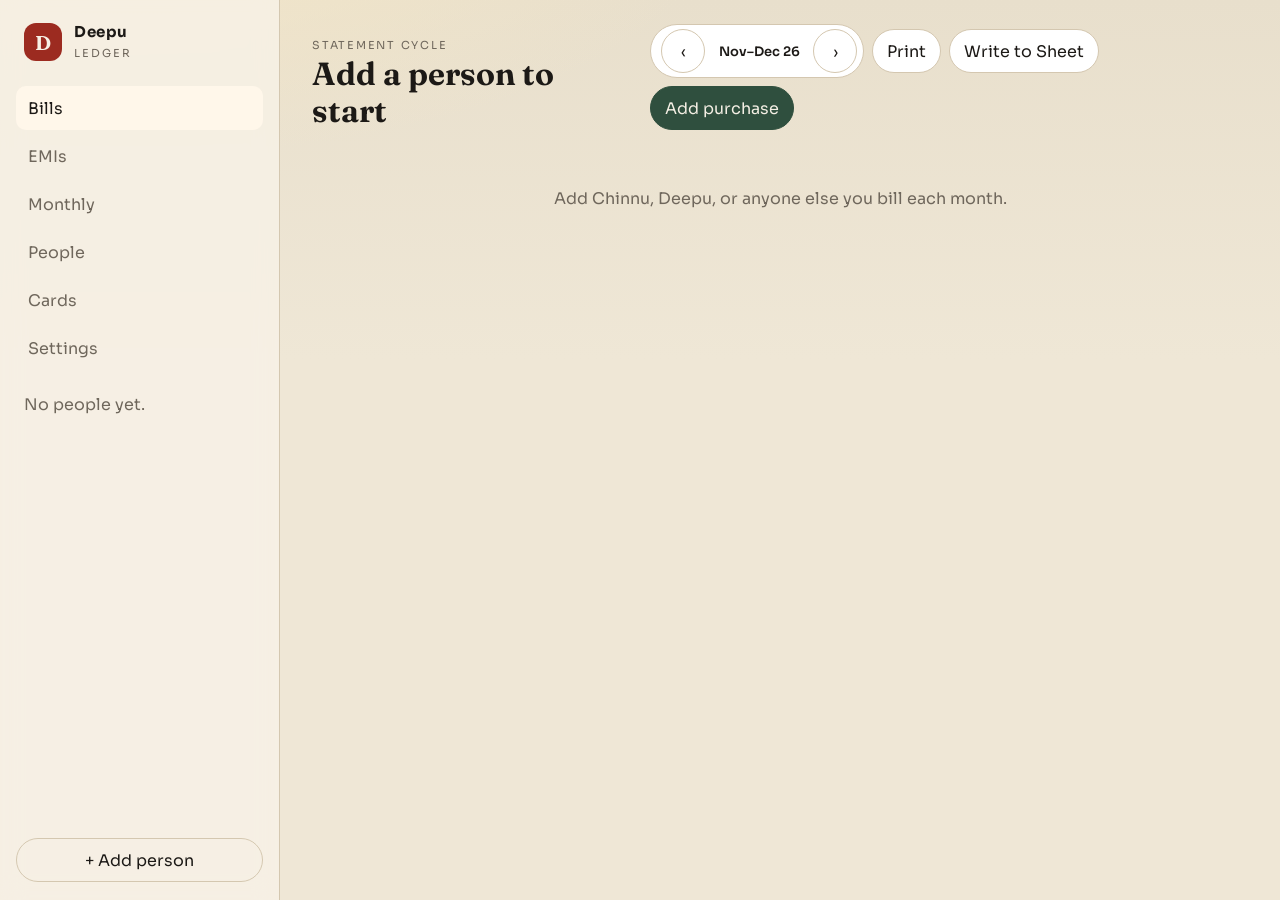
==== commit 6aee9ed1: "Start empty, add EMI interest, and clarify Google Sheet connect. Co-authored-by: Cursor <cursoragent" ====
--- a/gas/Index.html
+++ b/gas/Index.html
@@ -318,6 +318,9 @@
   padding: 18px; margin-bottom: 14px;
 }
 code { background: #efe7d6; padding: 1px 6px; border-radius: 6px; font-size: 12px; }
+.setup-steps { margin: 0 0 14px; padding-left: 18px; color: var(--muted); font-size: 13px; line-height: 1.55; }
+.setup-steps li { margin: 8px 0; }
+.setup-steps a { color: var(--cobalt); }
 
 .empty { padding: 40px 16px; text-align: center; color: var(--muted); }
 
@@ -616,8 +619,10 @@
 
 const MONTHS = ["Jan","Feb","Mar","Apr","May","Jun","Jul","Aug","Sep","Oct","Nov","Dec"];
 const PALETTE = ["#9c2b20","#2f4f3e","#1d4e89","#6b4c2a","#4a3d6b","#1e5c5c","#8b3a3a","#3d5a45"];
-const LS_KEY = "deepu-ledger-v1";
+const LS_KEY = "deepu-ledger-v2";
 const LS_PIN_OK = "deepu-ledger-unlocked";
+const GAS_CODE_URL = "https://raw.githubusercontent.com/ChaitanyaNathSingh/DeepuApp/main/gas/Code.gs";
+const GAS_HTML_URL = "https://raw.githubusercontent.com/ChaitanyaNathSingh/DeepuApp/main/gas/Index.html";
 
 const $ = (id) => document.getElementById(id);
 
@@ -743,9 +748,9 @@
       { id: uid(), date: "12-Aug-2026", description: "Signature Hotel Lakshmipuram", amount: 2700, personId: chinnu.id, billMonth: "Oct 26", cardId: "c-icici" },
     ],
     emis: [
-      { id: uid(), title: "Gigabyte 5070Ti", personId: chinnu.id, amount: 2650, startBillMonth: "Sep 26", startDate: "07-Nov-2026", startN: 1, totalMonths: 24, note: "", cardId: "c-icici" },
-      { id: uid(), title: "Apple Mac Mini", personId: chinnu.id, amount: 7541, startBillMonth: "Sep 26", startDate: "09-Nov-2026", startN: 1, totalMonths: 12, note: "", cardId: "c-icici" },
-      { id: uid(), title: "RD hp Laptop", personId: chinnu.id, amount: 4795.92, startBillMonth: "Sep 26", startDate: "09-Nov-2026", startN: 5, totalMonths: 12, note: "Half", cardId: "c-icici" },
+      { id: uid(), title: "Gigabyte 5070Ti", personId: chinnu.id, amount: 2650, interestRate: 15, principal: 0, startBillMonth: "Sep 26", startDate: "07-Nov-2026", startN: 1, totalMonths: 24, note: "", cardId: "c-icici" },
+      { id: uid(), title: "Apple Mac Mini", personId: chinnu.id, amount: 7541, interestRate: 14, principal: 0, startBillMonth: "Sep 26", startDate: "09-Nov-2026", startN: 1, totalMonths: 12, note: "", cardId: "c-icici" },
+      { id: uid(), title: "RD hp Laptop", personId: chinnu.id, amount: 4795.92, interestRate: 14, principal: 0, startBillMonth: "Sep 26", startDate: "09-Nov-2026", startN: 5, totalMonths: 12, note: "Half", cardId: "c-icici" },
     ],
     subscriptions: [
       { id: uid(), title: "iCloud+ 2TB Membership", personId: chinnu.id, amount: 143, active: true },
@@ -795,17 +800,17 @@
 
 const Store = {
   async load() {
+    migrateOldStorage();
     if (inGas()) {
       const remote = await gasRun("getAllData");
-      if (remote && remote.people) return remote;
+      if (remote) return sanitizeData(remote);
     }
     const gasUrl = (JSON.parse(localStorage.getItem(LS_KEY) || "null") || {}).meta?.gasUrl;
     if (gasUrl) {
       try {
         const res = await jsonp(gasUrl.replace(/\/$/, "") + "?action=load");
-        if (res && res.ok && res.data && res.data.people) {
-          const merged = res.data;
-          merged.meta = merged.meta || {};
+        if (res && res.ok && res.data) {
+          const merged = sanitizeData(res.data);
           merged.meta.gasUrl = gasUrl;
           return merged;
         }
@@ -814,7 +819,7 @@
       }
     }
     const local = localStorage.getItem(LS_KEY);
-    return local ? JSON.parse(local) : demoData();
+    return sanitizeData(local ? JSON.parse(local) : emptyData());
   },
 
   async save(data) {
@@ -893,6 +898,58 @@
   return Number.isNaN(n) ? 0 : n;
 }
 
+function formatRate(n) {
+  const x = Number(n);
+  if (!x) return "";
+  return Number.isInteger(x) ? String(x) : String(Math.round(x * 100) / 100);
+}
+
+function suggestedEmi(principal, annualRate, months) {
+  const P = Number(principal);
+  const n = Number(months);
+  const annual = Number(annualRate);
+  if (!(P > 0 && n > 0) || Number.isNaN(annual) || annual < 0) return null;
+  if (annual === 0) return P / n;
+  const r = annual / 12 / 100;
+  return P * r * Math.pow(1 + r, n) / (Math.pow(1 + r, n) - 1);
+}
+
+function sanitizeData(data) {
+  const base = emptyData();
+  if (!data || typeof data !== "object") return base;
+  const next = {
+    people: Array.isArray(data.people) ? data.people : [],
+    cards: Array.isArray(data.cards) && data.cards.length ? data.cards : base.cards,
+    purchases: Array.isArray(data.purchases) ? data.purchases : [],
+    emis: (Array.isArray(data.emis) ? data.emis : []).map((e) => ({
+      ...e,
+      interestRate: e.interestRate === "" || e.interestRate == null ? "" : Number(e.interestRate),
+      principal: e.principal === "" || e.principal == null ? "" : Number(e.principal),
+    })),
+    subscriptions: Array.isArray(data.subscriptions) ? data.subscriptions : [],
+    payments: Array.isArray(data.payments) ? data.payments : [],
+    meta: { ...base.meta, ...(data.meta || {}) },
+  };
+  return next;
+}
+
+function looksLikeDemo(data) {
+  const ids = new Set((data.people || []).map((p) => p.id));
+  if (!ids.has("p-chinnu")) return false;
+  return (data.purchases || []).some((p) => String(p.description || "").includes("Ray-ban"));
+}
+
+function migrateOldStorage() {
+  if (localStorage.getItem(LS_KEY)) return;
+  const old = localStorage.getItem("deepu-ledger-v1");
+  if (!old) return;
+  try {
+    const parsed = JSON.parse(old);
+    if (looksLikeDemo(parsed)) return;
+    localStorage.setItem(LS_KEY, old);
+  } catch (err) { /* ignore broken old cache */ }
+}
+
 function emiLine(emi, monthKey) {
   const start = parseMonth(emi.startBillMonth);
   const target = parseMonth(monthKey);
@@ -901,9 +958,10 @@
   const n = Number(emi.startN) + offset;
   if (n < 1 || n > Number(emi.totalMonths)) return null;
   const note = emi.note ? ` (${emi.note})` : "";
+  const rate = formatRate(emi.interestRate) ? ` @ ${formatRate(emi.interestRate)}%` : "";
   return {
     date: addCalendarMonths(emi.startDate, offset),
-    description: `${emi.title} ${ordinal(n)} EMI Of ${emi.totalMonths}M${note}`,
+    description: `${emi.title} ${ordinal(n)} EMI Of ${emi.totalMonths}M${note}${rate}`,
     amount: Number(emi.amount),
     kind: "emi",
     emiId: emi.id,
@@ -1134,7 +1192,7 @@
   const root = $("view-emis");
   root.innerHTML = `
     <div class="toolbar">
-      <p class="hint">Add an EMI once. Every later month increments 1st → 2nd → 3rd automatically, then stops.</p>
+      <p class="hint">Add an EMI once. Enter the bank interest rate if you want it on the bill. Each later month increments 1st → 2nd → 3rd, then stops.</p>
       <button class="btn primary" id="emi-new" type="button">Add EMI</button>
     </div>
     <div class="table-wrap">${tableOrEmpty(state.data.emis, emiTable)}</div>`;
@@ -1143,13 +1201,14 @@
 }
 
 function emiTable() {
-  return `<table><thead><tr><th>Item</th><th>Person</th><th class="num">EMI</th><th>Starts</th><th>Progress</th><th></th></tr></thead><tbody>
+  return `<table><thead><tr><th>Item</th><th>Person</th><th class="num">EMI</th><th>Interest</th><th>Starts</th><th>Date</th><th></th></tr></thead><tbody>
     ${state.data.emis.map((e) => {
       const p = personById(e.personId);
       return `<tr>
         <td data-label="Item"><b>${esc(e.title)}</b>${e.note ? ` <span class="muted">(${esc(e.note)})</span>` : ""}</td>
         <td data-label="Person">${esc(p?.name || "")}</td>
         <td class="num" data-label="EMI">${formatINR(e.amount)}</td>
+        <td data-label="Interest">${formatRate(e.interestRate) ? `${esc(formatRate(e.interestRate))}% p.a.` : "—"}</td>
         <td data-label="Starts">${esc(e.startBillMonth)} · ${esc(ordinal(e.startN))} of ${esc(e.totalMonths)}</td>
         <td class="muted" data-label="Date">${esc(formatDate(e.startDate))}</td>
         <td class="table-actions actions">
@@ -1243,16 +1302,24 @@
       </div>
     </div>
     <div class="settings-block">
-      <h3>Google Sheet</h3>
-      <p class="hint">Paste the Apps Script web-app URL after you deploy <code>gas/Code.gs</code>. Bills then live in your Google account. Until then, everything is saved in this browser.</p>
+      <h3>Connect Google Sheet</h3>
+      <p class="hint">Do this once. After that, every phone and laptop uses the same bills.</p>
+      <ol class="setup-steps">
+        <li>Create a Google Sheet named <b>Deepu Ledger</b>.</li>
+        <li>In that Sheet: <b>Extensions → Apps Script</b>. Delete the starter function.</li>
+        <li>Open <a href="${GAS_CODE_URL}" target="_blank" rel="noopener">Code.gs</a>, copy all, paste into Apps Script <code>Code.gs</code>.</li>
+        <li>In Apps Script click <b>+</b> → <b>HTML</b>, name it exactly <code>Index</code>. Open <a href="${GAS_HTML_URL}" target="_blank" rel="noopener">Index.html</a>, copy all, paste there.</li>
+        <li><b>Deploy → New deployment → Web app</b>. Execute as <b>Me</b>. Who has access: <b>Anyone</b> (needed so this website can save). Authorize, then copy the URL that ends with <code>/exec</code>.</li>
+        <li>Paste that URL below and tap <b>Save &amp; connect</b>.</li>
+      </ol>
       <label>Web app URL
         <input id="gas-url" value="${esc(m.gasUrl || "")}" placeholder="https://script.google.com/macros/s/…/exec" />
       </label>
       <div class="modal-actions" style="margin-top:12px">
         <button class="btn" id="btn-load-sheet" type="button">Load from Sheet</button>
-        <button class="btn primary" id="btn-save-sheet" type="button">Save URL &amp; sync</button>
+        <button class="btn primary" id="btn-save-sheet" type="button">Save &amp; connect</button>
       </div>
-      <p class="muted" id="sheet-status"></p>
+      <p class="muted" id="sheet-status">${m.gasUrl ? "Sheet URL is saved in this browser. Use Load from Sheet if this device is behind." : "Not connected yet — bills stay only on this device."}</p>
     </div>
     <div class="settings-block">
       <h3>PIN lock</h3>
@@ -1261,11 +1328,11 @@
       <div class="modal-actions"><button class="btn primary" id="btn-save-pin" type="button">Save PIN</button></div>
     </div>
     <div class="settings-block">
-      <h3>Demo &amp; reset</h3>
-      <p class="hint">Load Chinnu's Sep–Oct 2026 bill (Ray-Ban, Prestige, EMIs, Netflix) to see the layout. Reset clears this browser copy only.</p>
+      <h3>Start fresh</h3>
+      <p class="hint">The app opens empty. Sample Chinnu data is optional, only if you tap the button below.</p>
       <div class="modal-actions" style="justify-content:flex-start">
-        <button class="btn" id="btn-demo" type="button">Load Chinnu demo</button>
-        <button class="btn danger" id="btn-reset" type="button">Reset ledger</button>
+        <button class="btn" id="btn-demo" type="button">Load sample bill</button>
+        <button class="btn danger" id="btn-reset" type="button">Clear this device</button>
       </div>
     </div>`;
   $("btn-save-sheet").onclick = async () => {
@@ -1273,9 +1340,11 @@
     $("sheet-status").textContent = "Saving…";
     try {
       const res = await persist();
-      $("sheet-status").textContent = res?.where === "sheet" || state.data.meta.gasUrl
-        ? "Saved. If the URL is valid, this ledger is now in your Sheet."
-        : "Saved in this browser.";
+      $("sheet-status").textContent = res?.where === "sheet"
+        ? "Connected. New entries will save to your Google Sheet."
+        : (state.data.meta.gasUrl
+          ? "URL saved. If Google blocked the save, set access to Anyone and try again."
+          : "Saved on this device only.");
       toast("Settings saved");
     } catch (err) {
       $("sheet-status").textContent = err.message;
@@ -1445,29 +1514,47 @@
   const isNew = !item?.id;
   openModal(`
     <h2>${isNew ? "Add EMI" : "Edit EMI"}</h2>
-    <p class="hint">Logged once. Each bill month shows the next installment and date.</p>
+    <p class="hint">Logged once. Interest rate is stored on the EMI and shown on each month’s bill. Leave rate blank if you do not need it.</p>
     <div class="form-grid">
       <label class="full">Title <input id="f-title" value="${esc(item?.title || "")}" placeholder="Gigabyte 5070Ti" /></label>
       <label>Person <select id="f-person">${peopleOptions(item?.personId || state.personId)}</select></label>
+      <label>Principal (₹) <input id="f-principal" type="number" step="0.01" min="0" value="${item?.principal ?? ""}" placeholder="Optional" /></label>
+      <label>Interest rate (% p.a.) <input id="f-rate" type="number" step="0.01" min="0" value="${item?.interestRate ?? ""}" placeholder="e.g. 14.5" /></label>
       <label>Monthly EMI (₹) <input id="f-amt" type="number" step="0.01" value="${item?.amount ?? ""}" /></label>
+      <label>Total months <input id="f-total" type="number" min="1" value="${item?.totalMonths || 12}" /></label>
       <label>First bill month <select id="f-month">${monthOptions(item?.startBillMonth || state.leftMonth)}</select></label>
       <label>First EMI date <input id="f-date" type="date" value="${item?.startDate ? toISODate(item.startDate) : ""}" /></label>
       <label>Starting installment # <input id="f-startn" type="number" min="1" value="${item?.startN || 1}" /></label>
-      <label>Total months <input id="f-total" type="number" min="1" value="${item?.totalMonths || 12}" /></label>
       <label>Note <input id="f-note" value="${esc(item?.note || "")}" placeholder="Half" /></label>
-      <label>Card <select id="f-card">${cardOptions(item?.cardId)}</select></label>
+      <label class="full">Card <select id="f-card">${cardOptions(item?.cardId)}</select></label>
+      <p class="hint full" id="f-emi-hint"></p>
     </div>
     <div class="modal-actions">
       <button class="btn" id="f-cancel" type="button">Cancel</button>
       <button class="btn primary" id="f-save" type="button">Save</button>
     </div>`);
   $("f-cancel").onclick = closeModal;
+  const refreshHint = () => {
+    const hint = $("f-emi-hint");
+    if (!hint) return;
+    const suggested = suggestedEmi($("f-principal").value, $("f-rate").value, $("f-total").value);
+    hint.textContent = suggested
+      ? `Suggested EMI from principal + rate: ${formatINR(suggested)}. Type the bank EMI if it is different.`
+      : "Interest is optional. Add principal + rate + months to see a suggested EMI.";
+  };
+  ["f-principal", "f-rate", "f-total"].forEach((id) => {
+    const el = $(id);
+    if (el) el.addEventListener("input", refreshHint);
+  });
+  refreshHint();
   $("f-save").onclick = async () => {
     const rec = {
       id: item?.id || uid(),
       title: $("f-title").value.trim(),
       personId: $("f-person").value,
       amount: Number($("f-amt").value),
+      principal: $("f-principal").value === "" ? "" : Number($("f-principal").value),
+      interestRate: $("f-rate").value === "" ? "" : Number($("f-rate").value),
       startBillMonth: $("f-month").value,
       startDate: $("f-date").value ? formatDate($("f-date").value) : "",
       startN: Number($("f-startn").value) || 1,
@@ -1648,16 +1735,16 @@
   try {
     state.data = await Store.load();
   } catch (err) {
-    state.data = JSON.parse(localStorage.getItem(LS_KEY) || "null") || demoData();
+    state.data = JSON.parse(localStorage.getItem(LS_KEY) || "null") || emptyData();
+    state.data = sanitizeData(state.data);
     toast("Working offline from this browser", true);
   }
-  if (!state.data.people) state.data = demoData();
+  if (!state.data || !Array.isArray(state.data.people)) state.data = emptyData();
   state.personId = state.data.people[0]?.id || null;
   const now = new Date();
   const thisMonth = formatMonth(now.getMonth(), now.getFullYear());
   const parsed = parseMonth(thisMonth);
   state.leftMonth = parsed.m % 2 === 0 ? thisMonth : addMonthsObj(parsed, -1).key;
-  if (state.data.purchases.some((p) => p.billMonth === "Sep 26")) state.leftMonth = "Sep 26";
   maybeLock();
   setupPwa();
   render();
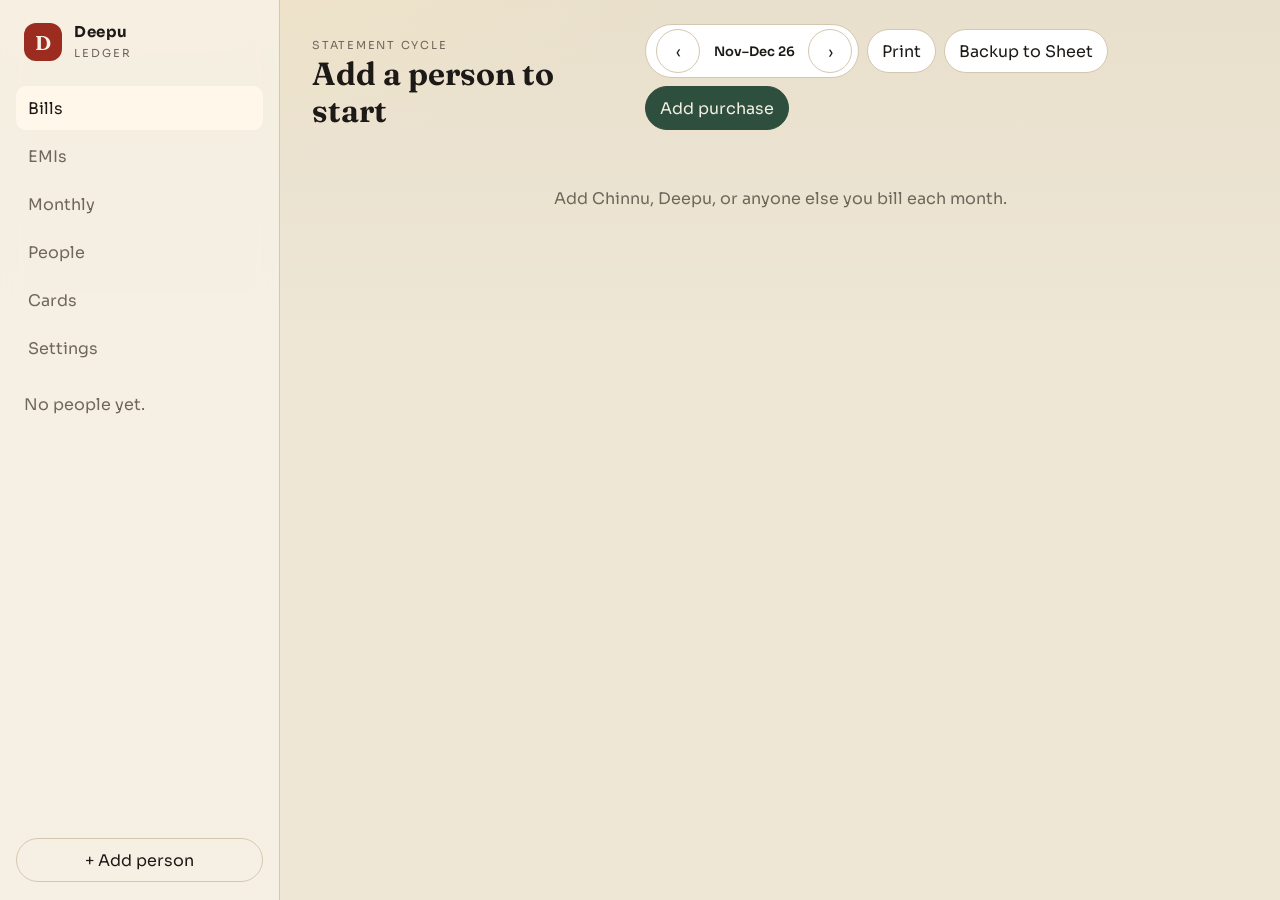
==== commit b6761178: "Stop Google login on every edit and drop the install-app flow. Co-authored-by: Cursor <cursoragent@c" ====
--- a/gas/Index.html
+++ b/gas/Index.html
@@ -6,12 +6,6 @@
   <title>Deepu Ledger</title>
   <meta name="description" content="Family credit-card bills, EMIs and subscriptions — without rebuilding the sheet every month." />
   <meta name="theme-color" content="#9c2b20" />
-  <meta name="mobile-web-app-capable" content="yes" />
-  <meta name="apple-mobile-web-app-capable" content="yes" />
-  <meta name="apple-mobile-web-app-status-bar-style" content="black-translucent" />
-  <meta name="apple-mobile-web-app-title" content="Deepu" />
-  <link rel="manifest" href="manifest.webmanifest" />
-  <link rel="apple-touch-icon" href="assets/icon-180.png" />
   <link rel="icon" href="assets/icon-192.png" />
   <link rel="preconnect" href="https://fonts.googleapis.com" />
   <link rel="preconnect" href="https://fonts.gstatic.com" crossorigin />
@@ -60,24 +54,6 @@
 
 .hidden, [hidden] { display: none !important; }
 
-.install-bar {
-  display: flex;
-  flex-wrap: wrap;
-  gap: 8px;
-  align-items: center;
-  justify-content: space-between;
-  padding: 10px 14px;
-  padding-left: calc(14px + var(--safe-left));
-  padding-right: calc(14px + var(--safe-right));
-  background: var(--ink);
-  color: var(--paper-2);
-  font-size: 13px;
-  position: sticky;
-  top: 0;
-  z-index: 30;
-}
-.install-bar .install-actions { display: flex; gap: 8px; flex-wrap: wrap; }
-
 .app {
   display: grid;
   grid-template-columns: var(--rail) minmax(0, 1fr);
@@ -501,13 +477,9 @@
   .statement-head, .sum-row { grid-template-columns: 1fr 1fr auto; }
 }
 
-@media (min-width: 980px) {
-  .install-bar { padding-left: calc(var(--rail) + 14px); }
-}
-
 @media print {
   body { background: #fff; }
-  .rail, .topbar, .add-inline, .due-strip, .nav, .btn, .icon-btn, .dock, .install-bar { display: none !important; }
+  .rail, .topbar, .add-inline, .due-strip, .nav, .btn, .icon-btn, .dock { display: none !important; }
   .app { display: block; }
   .main { padding: 0; }
   .bills-pair { display: grid !important; grid-template-columns: 1fr 1fr; gap: 12px; }
@@ -517,14 +489,6 @@
 </style>
 </head>
 <body data-view="bills" data-bill-pane="0">
-  <div id="install-bar" class="install-bar hidden" hidden>
-    <span id="install-copy">Install Deepu Ledger on this phone for the full-screen app.</span>
-    <div class="install-actions">
-      <button id="btn-install" class="btn primary" type="button">Install</button>
-      <button id="btn-install-dismiss" class="btn ghost" type="button">Not now</button>
-    </div>
-  </div>
-
   <div id="lock-screen" class="lock hidden" hidden aria-hidden="true">
     <div class="lock-card">
       <p class="eyebrow">Deepu Ledger</p>
@@ -573,7 +537,7 @@
             <button id="cycle-next" class="icon-btn" type="button" aria-label="Next cycle">›</button>
           </div>
           <button id="btn-print" class="btn" type="button">Print</button>
-          <button id="btn-export" class="btn" type="button">Write to Sheet</button>
+          <button id="btn-export" class="btn" type="button">Backup to Sheet</button>
           <button id="btn-add-item" class="btn primary" type="button">Add purchase</button>
         </div>
       </header>
@@ -799,37 +763,24 @@
 }
 
 const Store = {
-  async load() {
+  loadLocal() {
     migrateOldStorage();
-    if (inGas()) {
-      const remote = await gasRun("getAllData");
-      if (remote) return sanitizeData(remote);
-    }
-    const gasUrl = (JSON.parse(localStorage.getItem(LS_KEY) || "null") || {}).meta?.gasUrl;
-    if (gasUrl) {
-      try {
-        const res = await jsonp(gasUrl.replace(/\/$/, "") + "?action=load");
-        if (res && res.ok && res.data) {
-          const merged = sanitizeData(res.data);
-          merged.meta.gasUrl = gasUrl;
-          return merged;
-        }
-      } catch (err) {
-        console.warn(err);
-      }
-    }
     const local = localStorage.getItem(LS_KEY);
     return sanitizeData(local ? JSON.parse(local) : emptyData());
   },
 
-  async save(data) {
+  saveLocal(data) {
     localStorage.setItem(LS_KEY, JSON.stringify(data));
+    return { ok: true, where: "browser" };
+  },
+
+  async syncToSheet(data) {
+    const gasUrl = data.meta?.gasUrl;
+    if (!gasUrl) throw new Error("Paste the Apps Script URL in More first.");
     if (inGas()) {
       await gasRun("saveAllData", data);
       return { ok: true, where: "sheet" };
     }
-    const gasUrl = data.meta?.gasUrl;
-    if (!gasUrl) return { ok: true, where: "browser" };
     const payload = JSON.stringify(data);
     const size = 1400;
     const chunks = [];
@@ -845,10 +796,25 @@
     return { ok: true, where: "sheet" };
   },
 
+  async loadFromSheet(gasUrl) {
+    if (!gasUrl) throw new Error("Paste the Apps Script URL first.");
+    if (inGas()) {
+      const remote = await gasRun("getAllData");
+      const merged = sanitizeData(remote);
+      merged.meta.gasUrl = gasUrl;
+      return merged;
+    }
+    const res = await jsonp(gasUrl.replace(/\/$/, "") + "?action=load");
+    if (!res || !res.ok || !res.data) throw new Error(res?.error || "Could not load Sheet");
+    const merged = sanitizeData(res.data);
+    merged.meta.gasUrl = gasUrl;
+    return merged;
+  },
+
   async exportBills(personName, leftMonth, rightMonth) {
     if (inGas()) return gasRun("generateFormattedBills", personName, leftMonth, rightMonth);
     const gasUrl = state.data.meta?.gasUrl;
-    if (!gasUrl) throw new Error("Connect Google Sheets in Settings first.");
+    if (!gasUrl) throw new Error("Set up a Sheet backup in More first.");
     const url = `${gasUrl.replace(/\/$/, "")}?action=export&person=${encodeURIComponent(personName)}&left=${encodeURIComponent(leftMonth)}&right=${encodeURIComponent(rightMonth)}`;
     const res = await jsonp(url);
     if (!res || !res.ok) throw new Error(res?.error || "Export failed");
@@ -865,7 +831,6 @@
   leftMonth: "Sep 26",
   billPane: 0,
   saving: false,
-  deferredInstall: null,
 };
 
 function visibleBillMonth() {
@@ -1005,17 +970,9 @@
 }
 
 async function persist(flash) {
-  try {
-    state.saving = true;
-    const res = await Store.save(state.data);
-    if (flash) toast(flash);
-    return res;
-  } catch (err) {
-    toast(err.message || "Could not save", true);
-    return null;
-  } finally {
-    state.saving = false;
-  }
+  Store.saveLocal(state.data);
+  if (flash) toast(flash);
+  return { ok: true, where: "browser" };
 }
 
 function toast(msg, isErr) {
@@ -1293,33 +1250,32 @@
   const m = state.data.meta;
   $("view-settings").innerHTML = `
     <div class="settings-block">
-      <h3>Install on your phone</h3>
-      <p class="hint">Same app as the computer. Add it to the home screen and it opens full-screen, even offline.</p>
-      <p class="ios-tip" id="ios-install-tip" hidden></p>
+      <h3>This device</h3>
+      <p class="hint">Purchases, EMIs and people save in this browser automatically. Google is only for an optional backup — it is not asked when you add a bill.</p>
       <div class="modal-actions" style="justify-content:flex-start;margin-top:8px">
-        <button class="btn primary" id="btn-install-settings" type="button">Install app</button>
         <button class="btn" id="btn-open-cards" type="button">Credit cards</button>
       </div>
     </div>
     <div class="settings-block">
-      <h3>Connect Google Sheet</h3>
-      <p class="hint">Do this once. After that, every phone and laptop uses the same bills.</p>
+      <h3>Optional Google Sheet backup</h3>
+      <p class="hint">Skip this unless you want the same ledger on another phone. Adding a purchase will never open a Google login.</p>
       <ol class="setup-steps">
         <li>Create a Google Sheet named <b>Deepu Ledger</b>.</li>
-        <li>In that Sheet: <b>Extensions → Apps Script</b>. Delete the starter function.</li>
-        <li>Open <a href="${GAS_CODE_URL}" target="_blank" rel="noopener">Code.gs</a>, copy all, paste into Apps Script <code>Code.gs</code>.</li>
-        <li>In Apps Script click <b>+</b> → <b>HTML</b>, name it exactly <code>Index</code>. Open <a href="${GAS_HTML_URL}" target="_blank" rel="noopener">Index.html</a>, copy all, paste there.</li>
-        <li><b>Deploy → New deployment → Web app</b>. Execute as <b>Me</b>. Who has access: <b>Anyone</b> (needed so this website can save). Authorize, then copy the URL that ends with <code>/exec</code>.</li>
-        <li>Paste that URL below and tap <b>Save &amp; connect</b>.</li>
+        <li><b>Extensions → Apps Script</b>. Delete the starter function.</li>
+        <li>Copy <a href="${GAS_CODE_URL}" target="_blank" rel="noopener">Code.gs</a> into <code>Code.gs</code>.</li>
+        <li>Add an HTML file named exactly <code>Index</code> and paste <a href="${GAS_HTML_URL}" target="_blank" rel="noopener">Index.html</a>.</li>
+        <li><b>Deploy → New deployment → Web app</b>. Execute as <b>Me</b>. Who has access: <b>Anyone</b>.</li>
+        <li>If Google says it has not verified the app, click <b>Advanced</b> → <b>Go to … (unsafe)</b> → <b>Allow</b>. That step happens only here, once.</li>
+        <li>Paste the <code>/exec</code> URL below and tap <b>Backup now</b>.</li>
       </ol>
       <label>Web app URL
         <input id="gas-url" value="${esc(m.gasUrl || "")}" placeholder="https://script.google.com/macros/s/…/exec" />
       </label>
       <div class="modal-actions" style="margin-top:12px">
-        <button class="btn" id="btn-load-sheet" type="button">Load from Sheet</button>
-        <button class="btn primary" id="btn-save-sheet" type="button">Save &amp; connect</button>
+        <button class="btn" id="btn-load-sheet" type="button">Load backup</button>
+        <button class="btn primary" id="btn-save-sheet" type="button">Backup now</button>
       </div>
-      <p class="muted" id="sheet-status">${m.gasUrl ? "Sheet URL is saved in this browser. Use Load from Sheet if this device is behind." : "Not connected yet — bills stay only on this device."}</p>
+      <p class="muted" id="sheet-status">${m.gasUrl ? "Backup URL is saved. Daily edits stay on this device until you tap Backup now." : "Not used. Everything stays on this device."}</p>
     </div>
     <div class="settings-block">
       <h3>PIN lock</h3>
@@ -1337,31 +1293,37 @@
     </div>`;
   $("btn-save-sheet").onclick = async () => {
     state.data.meta.gasUrl = $("gas-url").value.trim();
-    $("sheet-status").textContent = "Saving…";
+    Store.saveLocal(state.data);
+    if (!state.data.meta.gasUrl) {
+      $("sheet-status").textContent = "URL cleared. Bills stay on this device.";
+      return;
+    }
+    $("sheet-status").textContent = "Backing up…";
     try {
-      const res = await persist();
-      $("sheet-status").textContent = res?.where === "sheet"
-        ? "Connected. New entries will save to your Google Sheet."
-        : (state.data.meta.gasUrl
-          ? "URL saved. If Google blocked the save, set access to Anyone and try again."
-          : "Saved on this device only.");
-      toast("Settings saved");
+      await Store.syncToSheet(state.data);
+      $("sheet-status").textContent = "Backup saved to Google Sheet. Daily edits still stay on this device until you tap Backup now again.";
+      toast("Sheet backup saved");
     } catch (err) {
       $("sheet-status").textContent = err.message;
+      toast(err.message, true);
     }
   };
   $("btn-load-sheet").onclick = async () => {
-    state.data.meta.gasUrl = $("gas-url").value.trim();
-    localStorage.setItem(LS_KEY, JSON.stringify(state.data));
+    const url = $("gas-url").value.trim();
+    state.data.meta.gasUrl = url;
+    Store.saveLocal(state.data);
+    if (!url) return toast("Paste the Apps Script URL first", true);
     $("sheet-status").textContent = "Loading…";
     try {
-      const data = await Store.load();
+      const data = await Store.loadFromSheet(url);
       state.data = data;
       state.personId = data.people[0]?.id || null;
+      Store.saveLocal(state.data);
       render();
       toast("Loaded from Sheet");
     } catch (err) {
       $("sheet-status").textContent = err.message;
+      toast(err.message, true);
     }
   };
   $("btn-save-pin").onclick = async () => {
@@ -1389,12 +1351,6 @@
     render();
   };
   $("btn-open-cards").onclick = () => { state.view = "cards"; render(); };
-  $("btn-install-settings").onclick = () => promptInstall(true);
-  const tip = $("ios-install-tip");
-  if (isIos() && !isStandalone()) {
-    tip.hidden = false;
-    tip.textContent = "iPhone / iPad: open this page in Safari, tap Share, then Add to Home Screen.";
-  }
 }
 
 function tableOrEmpty(arr, fn) {
@@ -1697,9 +1653,14 @@
   $("btn-export").onclick = async () => {
     const person = currentPerson();
     if (!person) return toast("Add a person first", true);
+    if (!state.data.meta?.gasUrl) {
+      toast("Bills already save on this device. Set up a Sheet backup in More only if you want one.", true);
+      return;
+    }
     const right = addMonthsObj(parseMonth(state.leftMonth), 1).key;
     try {
       toast("Writing bill tab…");
+      await Store.syncToSheet(state.data);
       const name = await Store.exportBills(person.name, state.leftMonth, right);
       toast("Wrote tab: " + (name || `${person.name} ${cycleLabel(state.leftMonth)}`));
     } catch (err) {
@@ -1731,14 +1692,9 @@
 }
 
 async function init() {
+  removeInstallHooks();
   bindChrome();
-  try {
-    state.data = await Store.load();
-  } catch (err) {
-    state.data = JSON.parse(localStorage.getItem(LS_KEY) || "null") || emptyData();
-    state.data = sanitizeData(state.data);
-    toast("Working offline from this browser", true);
-  }
+  state.data = Store.loadLocal();
   if (!state.data || !Array.isArray(state.data.people)) state.data = emptyData();
   state.personId = state.data.people[0]?.id || null;
   const now = new Date();
@@ -1746,65 +1702,17 @@
   const parsed = parseMonth(thisMonth);
   state.leftMonth = parsed.m % 2 === 0 ? thisMonth : addMonthsObj(parsed, -1).key;
   maybeLock();
-  setupPwa();
   render();
 }
 
-function isIos() {
-  return /iphone|ipad|ipod/i.test(navigator.userAgent) || (navigator.platform === "MacIntel" && navigator.maxTouchPoints > 1);
-}
-
-function isStandalone() {
-  return window.matchMedia("(display-mode: standalone)").matches || navigator.standalone === true;
-}
-
-function setupPwa() {
-  if ("serviceWorker" in navigator && location.protocol.startsWith("http")) {
-    navigator.serviceWorker.register("./sw.js").catch(() => {});
-  }
-  window.addEventListener("beforeinstallprompt", (e) => {
-    e.preventDefault();
-    state.deferredInstall = e;
-    showInstallBar("Install Deepu Ledger on this phone for the full-screen app.");
+function removeInstallHooks() {
+  if (!("serviceWorker" in navigator)) return;
+  navigator.serviceWorker.getRegistrations().then((regs) => {
+    regs.forEach((reg) => reg.unregister());
   });
-  if (isIos() && !isStandalone() && !sessionStorage.getItem("deepu-install-dismissed")) {
-    showInstallBar("iPhone: tap Share, then Add to Home Screen.");
-    $("btn-install").textContent = "How?";
-  }
-  $("btn-install").onclick = () => promptInstall(true);
-  $("btn-install-dismiss").onclick = () => {
-    sessionStorage.setItem("deepu-install-dismissed", "1");
-    hideInstallBar();
-  };
-}
-
-function showInstallBar(copy) {
-  if (isStandalone()) return;
-  const bar = $("install-bar");
-  $("install-copy").textContent = copy;
-  bar.hidden = false;
-  bar.classList.remove("hidden");
-}
-
-function hideInstallBar() {
-  $("install-bar").hidden = true;
-  $("install-bar").classList.add("hidden");
-}
-
-async function promptInstall(fromSettings) {
-  if (state.deferredInstall) {
-    state.deferredInstall.prompt();
-    await state.deferredInstall.userChoice;
-    state.deferredInstall = null;
-    hideInstallBar();
-    return;
-  }
-  if (isIos()) {
-    toast("Safari → Share → Add to Home Screen");
-    showInstallBar("iPhone: tap Share, then Add to Home Screen.");
-    return;
-  }
-  if (fromSettings) toast("Use your browser menu: Install app / Add to Home screen");
+  if (window.caches) {
+    caches.keys().then((keys) => keys.forEach((key) => caches.delete(key)));
+  }
 }
 
 init();
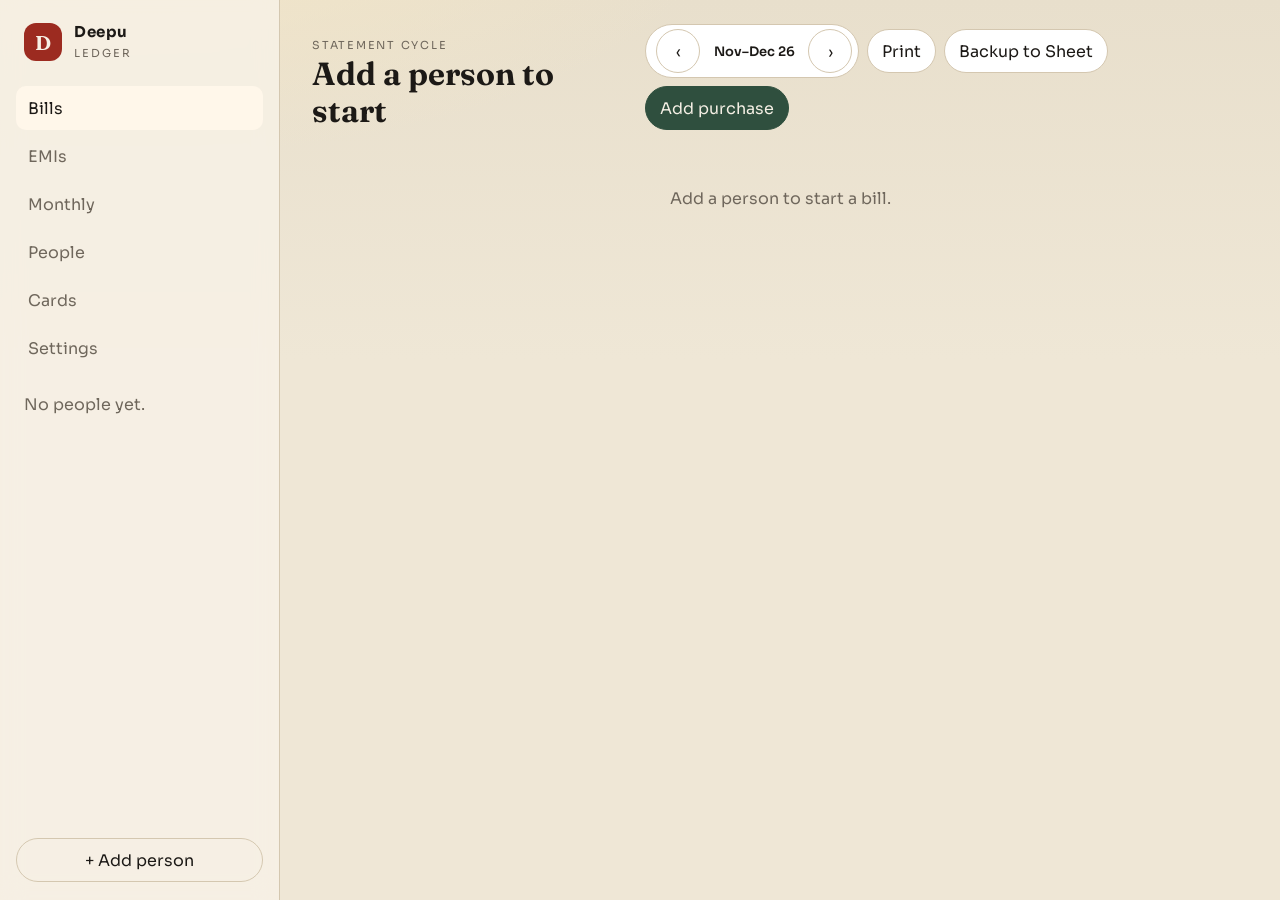
==== commit 981d7b29: "Drop sample placeholders and calculate EMI when the monthly amount is 0. Co-authored-by: Cursor <cur" ====
--- a/gas/Index.html
+++ b/gas/Index.html
@@ -682,11 +682,7 @@
 function emptyData() {
   return {
     people: [],
-    cards: [
-      { id: uid(), name: "Card ICICI", closingDay: 22 },
-      { id: uid(), name: "Card Amex", closingDay: 25 },
-      { id: uid(), name: "Deepu SBI Card", closingDay: 22 },
-    ],
+    cards: [],
     purchases: [],
     emis: [],
     subscriptions: [],
@@ -872,11 +868,19 @@
 function suggestedEmi(principal, annualRate, months) {
   const P = Number(principal);
   const n = Number(months);
-  const annual = Number(annualRate);
+  const annual = annualRate === "" || annualRate == null ? 0 : Number(annualRate);
   if (!(P > 0 && n > 0) || Number.isNaN(annual) || annual < 0) return null;
-  if (annual === 0) return P / n;
+  if (annual === 0) return Math.round((P / n) * 100) / 100;
   const r = annual / 12 / 100;
-  return P * r * Math.pow(1 + r, n) / (Math.pow(1 + r, n) - 1);
+  const emi = P * r * Math.pow(1 + r, n) / (Math.pow(1 + r, n) - 1);
+  if (!Number.isFinite(emi) || emi <= 0) return null;
+  return Math.round(emi * 100) / 100;
+}
+
+function emiMonthlyAmount(emi) {
+  const stored = Number(emi?.amount);
+  if (stored > 0) return Math.round(stored * 100) / 100;
+  return suggestedEmi(emi?.principal, emi?.interestRate, emi?.totalMonths) || 0;
 }
 
 function sanitizeData(data) {
@@ -884,12 +888,13 @@
   if (!data || typeof data !== "object") return base;
   const next = {
     people: Array.isArray(data.people) ? data.people : [],
-    cards: Array.isArray(data.cards) && data.cards.length ? data.cards : base.cards,
+    cards: Array.isArray(data.cards) ? data.cards : [],
     purchases: Array.isArray(data.purchases) ? data.purchases : [],
     emis: (Array.isArray(data.emis) ? data.emis : []).map((e) => ({
       ...e,
       interestRate: e.interestRate === "" || e.interestRate == null ? "" : Number(e.interestRate),
       principal: e.principal === "" || e.principal == null ? "" : Number(e.principal),
+      amount: emiMonthlyAmount(e),
     })),
     subscriptions: Array.isArray(data.subscriptions) ? data.subscriptions : [],
     payments: Array.isArray(data.payments) ? data.payments : [],
@@ -927,7 +932,7 @@
   return {
     date: addCalendarMonths(emi.startDate, offset),
     description: `${emi.title} ${ordinal(n)} EMI Of ${emi.totalMonths}M${note}${rate}`,
-    amount: Number(emi.amount),
+    amount: emiMonthlyAmount(emi),
     kind: "emi",
     emiId: emi.id,
   };
@@ -1106,7 +1111,7 @@
   const root = $("view-bills");
   const person = currentPerson();
   if (!person) {
-    root.innerHTML = `<div class="empty">Add Chinnu, Deepu, or anyone else you bill each month.</div>`;
+    root.innerHTML = `<div class="empty">Add a person to start a bill.</div>`;
     return;
   }
   const left = state.leftMonth;
@@ -1164,7 +1169,7 @@
       return `<tr>
         <td data-label="Item"><b>${esc(e.title)}</b>${e.note ? ` <span class="muted">(${esc(e.note)})</span>` : ""}</td>
         <td data-label="Person">${esc(p?.name || "")}</td>
-        <td class="num" data-label="EMI">${formatINR(e.amount)}</td>
+        <td class="num" data-label="EMI">${formatINR(emiMonthlyAmount(e))}</td>
         <td data-label="Interest">${formatRate(e.interestRate) ? `${esc(formatRate(e.interestRate))}% p.a.` : "—"}</td>
         <td data-label="Starts">${esc(e.startBillMonth)} · ${esc(ordinal(e.startN))} of ${esc(e.totalMonths)}</td>
         <td class="muted" data-label="Date">${esc(formatDate(e.startDate))}</td>
@@ -1208,7 +1213,7 @@
   const root = $("view-people");
   root.innerHTML = `
     <div class="toolbar">
-      <p class="hint">Each person gets their own two-month bill, the same way you keep Chinnu / Deepu sheets today.</p>
+      <p class="hint">Each person gets their own two-month bill.</p>
       <button class="btn primary" id="people-new" type="button">Add person</button>
     </div>
     <div class="card-list">
@@ -1285,9 +1290,8 @@
     </div>
     <div class="settings-block">
       <h3>Start fresh</h3>
-      <p class="hint">The app opens empty. Sample Chinnu data is optional, only if you tap the button below.</p>
+      <p class="hint">The app opens empty. Clear this device if you want to start over.</p>
       <div class="modal-actions" style="justify-content:flex-start">
-        <button class="btn" id="btn-demo" type="button">Load sample bill</button>
         <button class="btn danger" id="btn-reset" type="button">Clear this device</button>
       </div>
     </div>`;
@@ -1330,17 +1334,6 @@
     state.data.meta.pin = $("pin-set").value.trim();
     await persist("PIN saved");
   };
-  $("btn-demo").onclick = async () => {
-    if (!confirm("Replace current data with the Chinnu demo bill?")) return;
-    const gasUrl = state.data.meta.gasUrl;
-    state.data = demoData();
-    state.data.meta.gasUrl = gasUrl || "";
-    state.personId = "p-chinnu";
-    state.leftMonth = "Sep 26";
-    await persist("Demo loaded");
-    state.view = "bills";
-    render();
-  };
   $("btn-reset").onclick = async () => {
     if (!confirm("Clear all people, bills, EMIs and payments in this browser?")) return;
     const gasUrl = state.data.meta.gasUrl;
@@ -1428,8 +1421,8 @@
     <div class="form-grid">
       <label>Date <input id="f-date" type="date" value="${item?.date ? toISODate(item.date) : ""}" /></label>
       <label>Bill month <select id="f-month">${monthOptions(item?.billMonth || state.leftMonth)}</select></label>
-      <label class="full">Description <input id="f-desc" value="${esc(item?.description || "")}" placeholder="Ray-ban Glasses" /></label>
-      <label>Amount (₹) <input id="f-amt" type="number" step="0.01" min="0" value="${item?.amount ?? ""}" placeholder="Leave blank if pending" /></label>
+      <label class="full">Description <input id="f-desc" value="${esc(item?.description || "")}" placeholder="Description" /></label>
+      <label>Amount (₹) <input id="f-amt" type="number" step="0.01" min="0" value="${item?.amount ?? ""}" placeholder="Amount" /></label>
       <label>Person <select id="f-person">${peopleOptions(personId)}</select></label>
       <label class="full">Card <select id="f-card">${cardOptions(item?.cardId || state.data.meta.defaultCardId)}</select></label>
     </div>
@@ -1472,16 +1465,16 @@
     <h2>${isNew ? "Add EMI" : "Edit EMI"}</h2>
     <p class="hint">Logged once. Interest rate is stored on the EMI and shown on each month’s bill. Leave rate blank if you do not need it.</p>
     <div class="form-grid">
-      <label class="full">Title <input id="f-title" value="${esc(item?.title || "")}" placeholder="Gigabyte 5070Ti" /></label>
+      <label class="full">Title <input id="f-title" value="${esc(item?.title || "")}" placeholder="Title" /></label>
       <label>Person <select id="f-person">${peopleOptions(item?.personId || state.personId)}</select></label>
-      <label>Principal (₹) <input id="f-principal" type="number" step="0.01" min="0" value="${item?.principal ?? ""}" placeholder="Optional" /></label>
-      <label>Interest rate (% p.a.) <input id="f-rate" type="number" step="0.01" min="0" value="${item?.interestRate ?? ""}" placeholder="e.g. 14.5" /></label>
-      <label>Monthly EMI (₹) <input id="f-amt" type="number" step="0.01" value="${item?.amount ?? ""}" /></label>
+      <label>Principal (₹) <input id="f-principal" type="number" step="0.01" min="0" value="${item?.principal ?? ""}" placeholder="Principal" /></label>
+      <label>Interest rate (% p.a.) <input id="f-rate" type="number" step="0.01" min="0" value="${item?.interestRate ?? ""}" placeholder="Rate" /></label>
+      <label>Monthly EMI (₹) <input id="f-amt" type="number" step="0.01" min="0" value="${item?.amount ?? ""}" placeholder="Monthly EMI" /></label>
       <label>Total months <input id="f-total" type="number" min="1" value="${item?.totalMonths || 12}" /></label>
       <label>First bill month <select id="f-month">${monthOptions(item?.startBillMonth || state.leftMonth)}</select></label>
       <label>First EMI date <input id="f-date" type="date" value="${item?.startDate ? toISODate(item.startDate) : ""}" /></label>
       <label>Starting installment # <input id="f-startn" type="number" min="1" value="${item?.startN || 1}" /></label>
-      <label>Note <input id="f-note" value="${esc(item?.note || "")}" placeholder="Half" /></label>
+      <label>Note <input id="f-note" value="${esc(item?.note || "")}" placeholder="Note" /></label>
       <label class="full">Card <select id="f-card">${cardOptions(item?.cardId)}</select></label>
       <p class="hint full" id="f-emi-hint"></p>
     </div>
@@ -1490,25 +1483,42 @@
       <button class="btn primary" id="f-save" type="button">Save</button>
     </div>`);
   $("f-cancel").onclick = closeModal;
+  let emiManual = Number(item?.amount) > 0;
+  const resolveEmiAmount = () => {
+    const raw = $("f-amt").value.trim();
+    const typed = raw === "" ? 0 : Number(raw);
+    const suggested = suggestedEmi($("f-principal").value, $("f-rate").value, $("f-total").value);
+    if (Number.isFinite(typed) && typed > 0) return Math.round(typed * 100) / 100;
+    return suggested || 0;
+  };
   const refreshHint = () => {
     const hint = $("f-emi-hint");
     if (!hint) return;
     const suggested = suggestedEmi($("f-principal").value, $("f-rate").value, $("f-total").value);
+    const amt = $("f-amt");
+    if (suggested && !emiManual) {
+      amt.value = suggested.toFixed(2);
+    }
     hint.textContent = suggested
-      ? `Suggested EMI from principal + rate: ${formatINR(suggested)}. Type the bank EMI if it is different.`
-      : "Interest is optional. Add principal + rate + months to see a suggested EMI.";
+      ? `Calculated EMI from principal + rate: ${formatINR(suggested)}. Change it if the bank EMI is different.`
+      : "Enter monthly EMI, or principal + months (and rate if you have it) to calculate it.";
   };
   ["f-principal", "f-rate", "f-total"].forEach((id) => {
     const el = $(id);
     if (el) el.addEventListener("input", refreshHint);
   });
+  $("f-amt").addEventListener("input", () => {
+    emiManual = Number($("f-amt").value) > 0;
+    if (!emiManual) refreshHint();
+  });
   refreshHint();
   $("f-save").onclick = async () => {
+    const amount = resolveEmiAmount();
     const rec = {
       id: item?.id || uid(),
       title: $("f-title").value.trim(),
       personId: $("f-person").value,
-      amount: Number($("f-amt").value),
+      amount,
       principal: $("f-principal").value === "" ? "" : Number($("f-principal").value),
       interestRate: $("f-rate").value === "" ? "" : Number($("f-rate").value),
       startBillMonth: $("f-month").value,
@@ -1519,6 +1529,7 @@
       cardId: $("f-card").value,
     };
     if (!rec.title) return toast("Title is required", true);
+    if (!(rec.amount > 0)) return toast("Enter monthly EMI, or principal + months to calculate it", true);
     const idx = state.data.emis.findIndex((p) => p.id === rec.id);
     if (idx >= 0) state.data.emis[idx] = rec;
     else state.data.emis.push(rec);
@@ -1533,7 +1544,7 @@
   openModal(`
     <h2>${isNew ? "Add monthly charge" : "Edit monthly charge"}</h2>
     <div class="form-grid">
-      <label class="full">Title <input id="f-title" value="${esc(item?.title || "")}" placeholder="Netflix Membership" /></label>
+      <label class="full">Title <input id="f-title" value="${esc(item?.title || "")}" placeholder="Title" /></label>
       <label>Person <select id="f-person">${peopleOptions(item?.personId || state.personId)}</select></label>
       <label>Amount (₹) <input id="f-amt" type="number" step="0.01" value="${item?.amount ?? ""}" /></label>
       <label class="full">Active
@@ -1569,7 +1580,7 @@
 function openPersonModal(item) {
   openModal(`
     <h2>${item ? "Rename person" : "Add person"}</h2>
-    <label>Name <input id="f-name" value="${esc(item?.name || "")}" placeholder="Chinnu" /></label>
+    <label>Name <input id="f-name" value="${esc(item?.name || "")}" placeholder="Name" /></label>
     <div class="modal-actions">
       <button class="btn" id="f-cancel" type="button">Cancel</button>
       <button class="btn primary" id="f-save" type="button">Save</button>
@@ -1594,7 +1605,7 @@
   openModal(`
     <h2>${item ? "Edit card" : "Add card"}</h2>
     <div class="form-grid">
-      <label>Name <input id="f-name" value="${esc(item?.name || "")}" placeholder="Card ICICI" /></label>
+      <label>Name <input id="f-name" value="${esc(item?.name || "")}" placeholder="Card name" /></label>
       <label>Closing day <input id="f-day" type="number" min="1" max="31" value="${item?.closingDay || 22}" /></label>
     </div>
     <div class="modal-actions">
